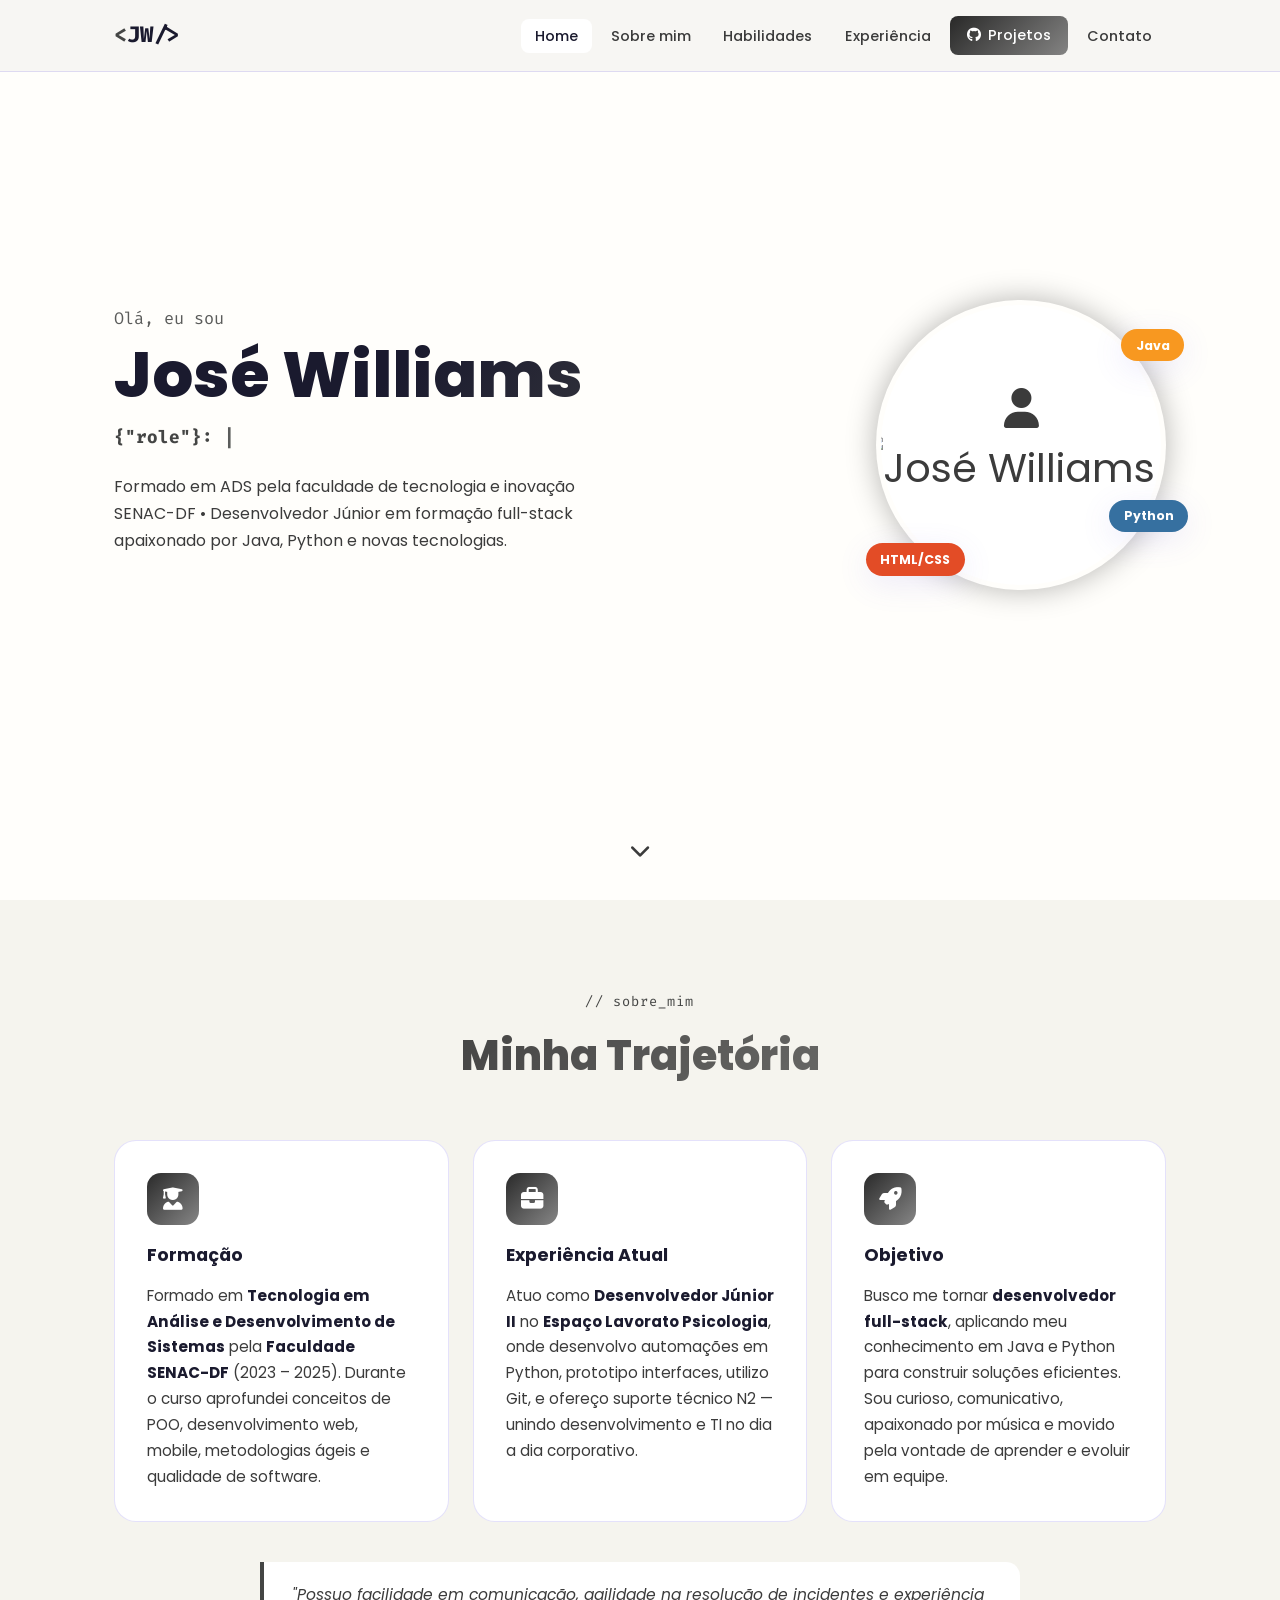
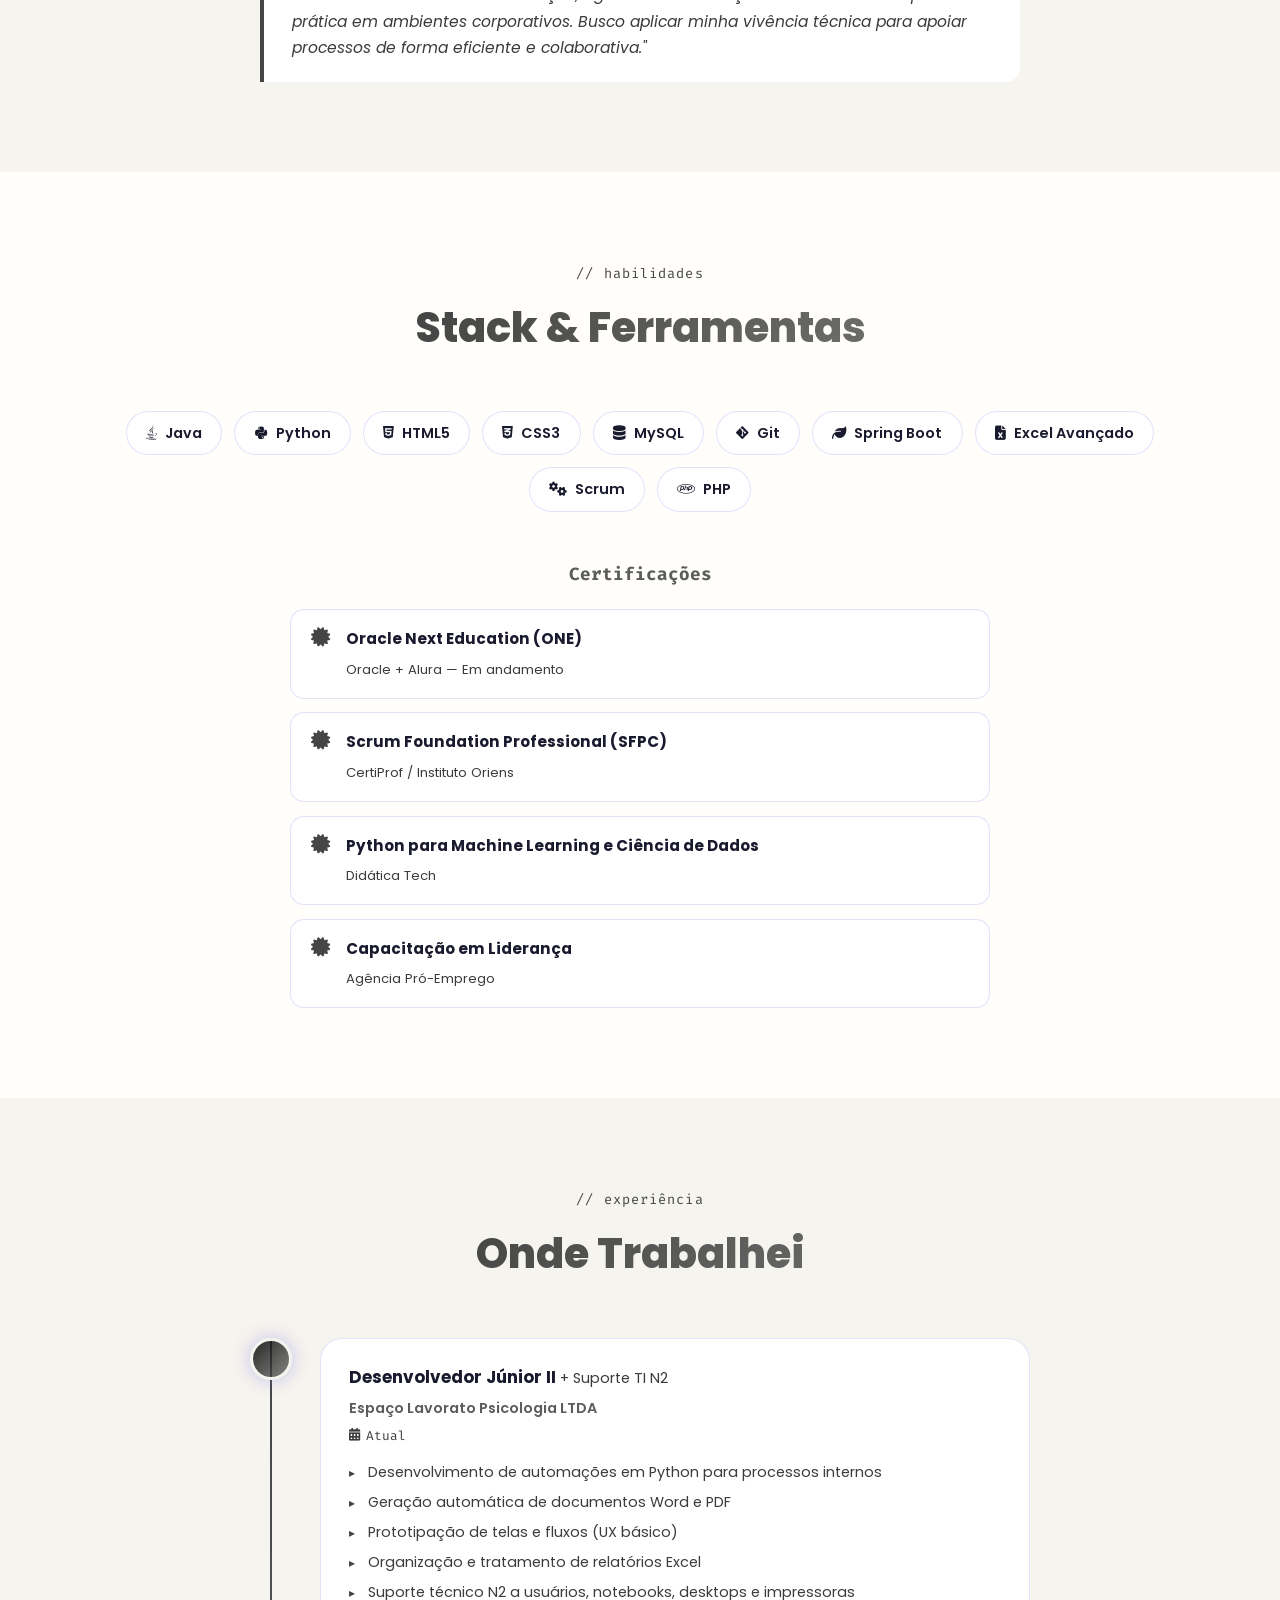
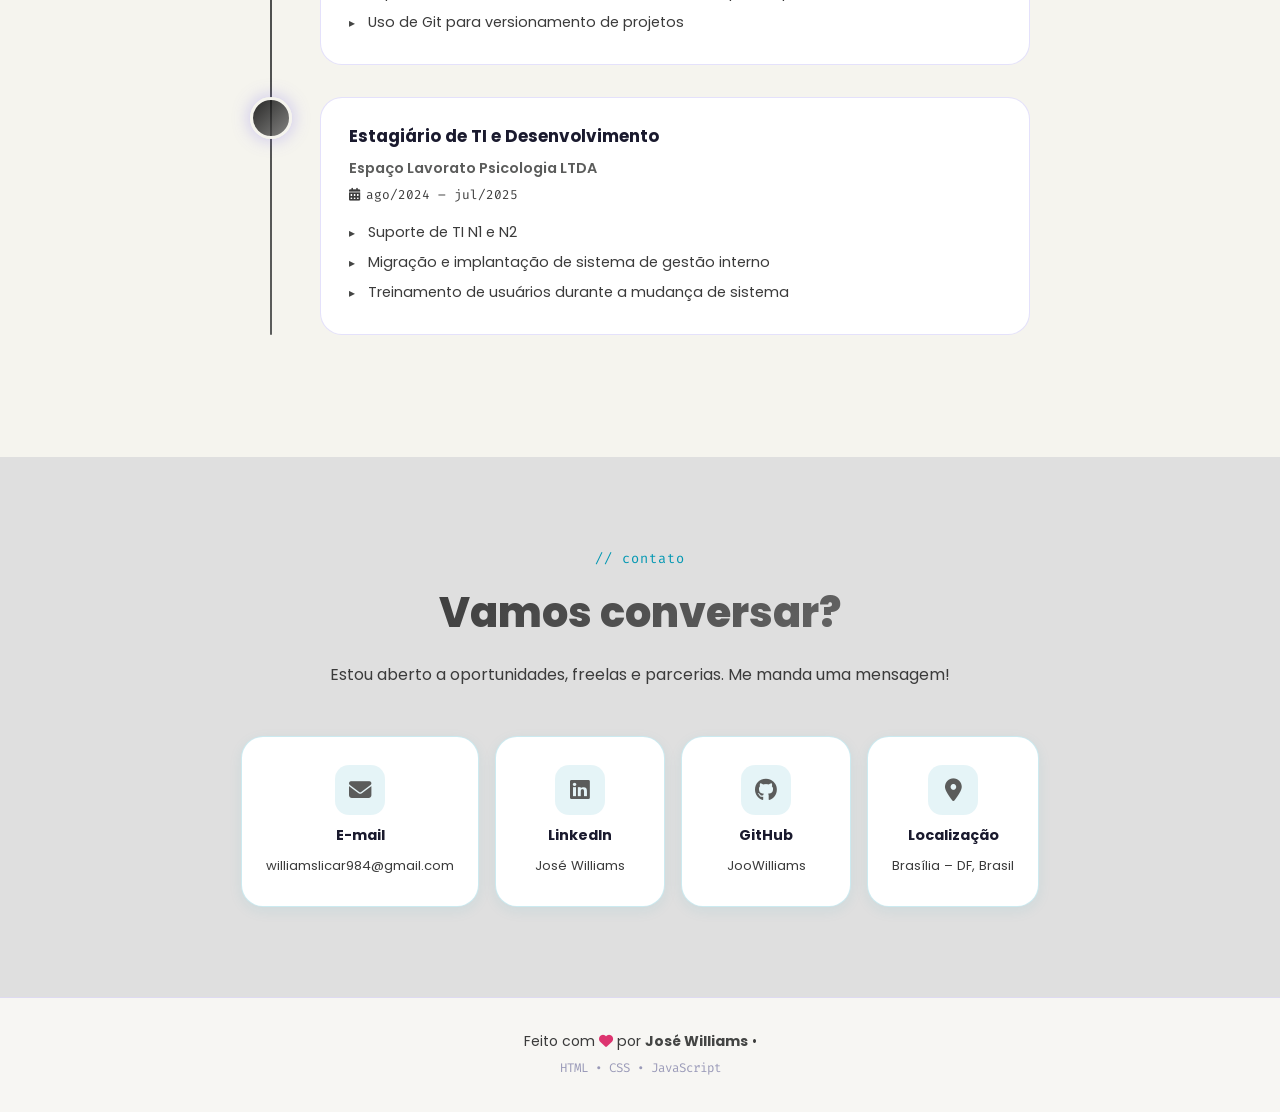
==== index.html @ 29c94a6d "feat: atualização de frontend" ====
<!doctype html>
<html lang="pt-BR">
  <head>
    <meta charset="UTF-8" />
    <meta name="viewport" content="width=device-width, initial-scale=1.0" />
    <title>José Williams | Desenvolvedor Júnior</title>
    <link rel="stylesheet" href="css/style.css" />
    <link rel="preconnect" href="https://fonts.googleapis.com" />
    <link
      href="https://fonts.googleapis.com/css2?family=Inter:wght@300;400;500;600;700;800&family=Fira+Code:wght@400;500&display=swap"
      rel="stylesheet" />
    <link rel="preconnect" href="https://fonts.googleapis.com" />
    <link rel="preconnect" href="https://fonts.gstatic.com" crossorigin />
    <link
      href="https://fonts.googleapis.com/css2?family=Poppins:ital,wght@0,100;0,200;0,300;0,400;0,500;0,600;0,700;0,800;0,900;1,100;1,200;1,300;1,400;1,500;1,600;1,700;1,800;1,900&display=swap"
      rel="stylesheet" />
    <link
      rel="stylesheet"
      href="https://cdnjs.cloudflare.com/ajax/libs/font-awesome/6.5.0/css/all.min.css" />
  </head>
  <body>
    <!-- ========== HEADER / NAV ========== -->
    <header class="header" id="header">
      <nav class="nav container">
        <a href="#home" class="nav__logo">
          <span class="nav__logo-bracket">&lt;</span>JW/>
        </a>

        <ul class="nav__menu" id="navMenu">
          <li><a href="#home" class="nav__link active">Home</a></li>
          <li><a href="#about" class="nav__link">Sobre mim</a></li>
          <li><a href="#skills" class="nav__link">Habilidades</a></li>
          <li><a href="#experience" class="nav__link">Experiência</a></li>
          <li>
            <a
              href="projects.html"
              class="nav__link nav__link--highlight"
              target="_blank">
              <i class="fab fa-github"></i> Projetos
            </a>
          </li>
          <li><a href="#contact" class="nav__link">Contato</a></li>
        </ul>

        <button class="nav__toggle" id="navToggle" aria-label="Abrir menu">
          <i class="fas fa-bars"></i>
        </button>
      </nav>
    </header>

    <!-- ========== HERO ========== -->
    <section class="hero" id="home">
      <div class="hero__bg-grid"></div>
      <div class="hero__orbs" aria-hidden="true">
        <span class="hero__orb-1"></span>
        <span class="hero__orb-2"></span>
        <span class="hero__orb-3"></span>
      </div>
      <div class="container hero__container">
        <div class="hero__text">
          <!-- <div class="hero__available">
            <span class="hero__available-dot"></span> Disponível para novas
            oportunidades
          </div> -->
          <p class="hero__greeting">Olá, eu sou</p>
          <h1 class="hero__name">José Williams</h1>
          <h2 class="hero__role">
            <span class="hero__role-prefix">{"role"}: </span>
            <span class="hero__role-typing" id="typingText"></span>
            <span class="hero__cursor">|</span>
          </h2>
          <p class="hero__description">
            Formado em ADS pela faculdade de tecnologia e inovação SENAC-DF •
            Desenvolvedor Júnior em formação full-stack apaixonado por Java,
            Python e novas tecnologias.
          </p>
          <!-- <div class="hero__actions">
            <a href="#contact" class="btn btn--primary"
              ><i class="fas fa-paper-plane"></i> Fale comigo</a
            >
            <a href="projects.html" class="btn btn--outline" target="_blank"
              ><i class="fas fa-code-branch"></i> Ver projetos</a
            >
          </div> -->
        </div>

        <div class="hero__photo-wrap">
          <div class="hero__photo-ring">
            <div class="hero__photo" id="photoSlot">
              <span class="hero__photo-placeholder">
                <i class="fas fa-user"></i>
                <img src="assets/perfil-will.png" alt="José Williams" />
              </span>
            </div>
          </div>
          <div class="hero__photo-badge badge--java">Java</div>
          <div class="hero__photo-badge badge--python">Python</div>
          <div class="hero__photo-badge badge--html">HTML/CSS</div>
        </div>
      </div>

      <a href="#about" class="hero__scroll-hint">
        <i class="fas fa-chevron-down"></i>
      </a>
    </section>

    <!-- ========== SOBRE MIM ========== -->
    <section class="about" id="about">
      <div class="container">
        <div class="section-header">
          <span class="section-tag">// sobre_mim</span>
          <h2 class="section-title">Minha Trajetória</h2>
        </div>

        <div class="about__grid">
          <div class="about__card">
            <div class="about__icon"><i class="fas fa-user-graduate"></i></div>
            <h3>Formação</h3>
            <p>
              Formado em
              <strong
                >Tecnologia em Análise e Desenvolvimento de Sistemas</strong
              >
              pela <strong>Faculdade SENAC-DF</strong> (2023 – 2025). Durante o
              curso aprofundei conceitos de POO, desenvolvimento web, mobile,
              metodologias ágeis e qualidade de software.
            </p>
          </div>

          <div class="about__card">
            <div class="about__icon"><i class="fas fa-briefcase"></i></div>
            <h3>Experiência Atual</h3>
            <p>
              Atuo como <strong>Desenvolvedor Júnior II</strong> no
              <strong>Espaço Lavorato Psicologia</strong>, onde desenvolvo
              automações em Python, prototipo interfaces, utilizo Git, e ofereço
              suporte técnico N2 — unindo desenvolvimento e TI no dia a dia
              corporativo.
            </p>
          </div>

          <div class="about__card">
            <div class="about__icon"><i class="fas fa-rocket"></i></div>
            <h3>Objetivo</h3>
            <p>
              Busco me tornar <strong>desenvolvedor full-stack</strong>,
              aplicando meu conhecimento em Java e Python para construir
              soluções eficientes. Sou curioso, comunicativo, apaixonado por
              música e movido pela vontade de aprender e evoluir em equipe.
            </p>
          </div>
        </div>

        <blockquote class="about__quote">
          "Possuo facilidade em comunicação, agilidade na resolução de
          incidentes e experiência prática em ambientes corporativos. Busco
          aplicar minha vivência técnica para apoiar processos de forma
          eficiente e colaborativa."
        </blockquote>
      </div>
    </section>

    <!-- ========== HABILIDADES ========== -->
    <section class="skills" id="skills">
      <div class="container">
        <div class="section-header">
          <span class="section-tag">// habilidades</span>
          <h2 class="section-title">Stack & Ferramentas</h2>
        </div>

        <div class="skills__grid">
          <div class="skill-pill" data-skill="java">
            <i class="fab fa-java"></i> Java
          </div>
          <div class="skill-pill" data-skill="python">
            <i class="fab fa-python"></i> Python
          </div>
          <div class="skill-pill" data-skill="html">
            <i class="fab fa-html5"></i> HTML5
          </div>
          <div class="skill-pill" data-skill="css">
            <i class="fab fa-css3-alt"></i> CSS3
          </div>
          <div class="skill-pill" data-skill="mysql">
            <i class="fas fa-database"></i> MySQL
          </div>
          <div class="skill-pill" data-skill="git">
            <i class="fab fa-git-alt"></i> Git
          </div>
          <div class="skill-pill" data-skill="spring">
            <i class="fas fa-leaf"></i> Spring Boot
          </div>
          <div class="skill-pill" data-skill="excel">
            <i class="fas fa-file-excel"></i> Excel Avançado
          </div>
          <div class="skill-pill" data-skill="scrum">
            <i class="fas fa-cogs"></i> Scrum
          </div>
          <div class="skill-pill" data-skill="php">
            <i class="fab fa-php"></i> PHP
          </div>
        </div>

        <div class="certs">
          <h3 class="certs__title">Certificações</h3>
          <div class="certs__list">
            <div class="cert-item">
              <i class="fas fa-certificate"></i>
              <div>
                <strong>Oracle Next Education (ONE)</strong>
                <span>Oracle + Alura — Em andamento</span>
              </div>
            </div>
            <div class="cert-item">
              <i class="fas fa-certificate"></i>
              <div>
                <strong>Scrum Foundation Professional (SFPC)</strong>
                <span>CertiProf / Instituto Oriens</span>
              </div>
            </div>
            <div class="cert-item">
              <i class="fas fa-certificate"></i>
              <div>
                <strong>Python para Machine Learning e Ciência de Dados</strong>
                <span>Didática Tech</span>
              </div>
            </div>
            <div class="cert-item">
              <i class="fas fa-certificate"></i>
              <div>
                <strong>Capacitação em Liderança</strong>
                <span>Agência Pró-Emprego</span>
              </div>
            </div>
          </div>
        </div>
      </div>
    </section>

    <!-- ========== EXPERIÊNCIA ========== -->
    <section class="experience" id="experience">
      <div class="container">
        <div class="section-header">
          <span class="section-tag">// experiência</span>
          <h2 class="section-title">Onde Trabalhei</h2>
        </div>

        <div class="timeline">
          <div class="timeline__item">
            <div class="timeline__dot"></div>
            <div class="timeline__card">
              <div class="timeline__header">
                <h3>Desenvolvedor Júnior II <span>+ Suporte TI N2</span></h3>
                <span class="timeline__company"
                  >Espaço Lavorato Psicologia LTDA</span
                >
                <span class="timeline__period"
                  ><i class="fas fa-calendar-alt"></i> Atual</span
                >
              </div>
              <ul class="timeline__list">
                <li>
                  Desenvolvimento de automações em Python para processos
                  internos
                </li>
                <li>Geração automática de documentos Word e PDF</li>
                <li>Prototipação de telas e fluxos (UX básico)</li>
                <li>Organização e tratamento de relatórios Excel</li>
                <li>
                  Suporte técnico N2 a usuários, notebooks, desktops e
                  impressoras
                </li>
                <li>Uso de Git para versionamento de projetos</li>
              </ul>
            </div>
          </div>

          <div class="timeline__item">
            <div class="timeline__dot"></div>
            <div class="timeline__card">
              <div class="timeline__header">
                <h3>Estagiário de TI e Desenvolvimento</h3>
                <span class="timeline__company"
                  >Espaço Lavorato Psicologia LTDA</span
                >
                <span class="timeline__period"
                  ><i class="fas fa-calendar-alt"></i> ago/2024 – jul/2025</span
                >
              </div>
              <ul class="timeline__list">
                <li>Suporte de TI N1 e N2</li>
                <li>Migração e implantação de sistema de gestão interno</li>
                <li>Treinamento de usuários durante a mudança de sistema</li>
              </ul>
            </div>
          </div>
        </div>
      </div>
    </section>

    <!-- ========== CONTATO ========== -->
    <section class="contact" id="contact">
      <div class="container">
        <div class="section-header">
          <span class="section-tag" style="color: var(--contact-tag)"
            >// contato</span
          >
          <h2 class="section-title">Vamos conversar?</h2>
          <p class="contact__subtitle">
            Estou aberto a oportunidades, freelas e parcerias. Me manda uma
            mensagem!
          </p>
        </div>

        <div class="contact__grid">
          <a href="mailto:williamslicar984@gmail.com" class="contact__card">
            <div class="contact__icon"><i class="fas fa-envelope"></i></div>
            <h4>E-mail</h4>
            <span>williamslicar984@gmail.com</span>
          </a>

          <a
            href="https://www.linkedin.com/in/jos%C3%A9-williams-b89523248/"
            target="_blank"
            class="contact__card">
            <div class="contact__icon"><i class="fab fa-linkedin"></i></div>
            <h4>LinkedIn</h4>
            <span>José Williams</span>
          </a>

          <a
            href="https://github.com/JooWilliams"
            target="_blank"
            class="contact__card">
            <div class="contact__icon"><i class="fab fa-github"></i></div>
            <h4>GitHub</h4>
            <span>JooWilliams</span>
          </a>

          <div class="contact__card contact__card--location">
            <div class="contact__icon">
              <i class="fas fa-map-marker-alt"></i>
            </div>
            <h4>Localização</h4>
            <span>Brasília – DF, Brasil</span>
          </div>
        </div>
      </div>
    </section>

    <!-- ========== FOOTER ========== -->
    <footer class="footer">
      <div class="container">
        <p>
          Feito com <i class="fas fa-heart"></i> por
          <strong>José Williams</strong> •
          <span id="year"></span>
        </p>
        <p class="footer__stack">HTML • CSS • JavaScript</p>
      </div>
    </footer>

    <script src="js/main.js"></script>
  </body>
</html>
---- css/style.css ----
/* ===== RESET & BASE ===== */
*, *::before, *::after { box-sizing: border-box; margin: 0; padding: 0; }

:root {
  --bg:          #fffefb;
  --bg-2:        #f5f4ee;
  --surface:     #ffffff;
  --surface-2:   #f0f1ff;
  --accent:      #444544;
  --accent-2:    #5b5c5b;
  --accent-grad: linear-gradient(135deg, #000000d5, #5a5a5abb);
  --text:        #1a1a2e;
  --text-muted:  #3b3b3b;
  --border:      rgba(108, 92, 231, 0.18);

  --contact-bg:  #dfdfdf;
  --contact-tag: #0097b2;

  --radius:      14px;
  --radius-lg:   22px;
  --shadow:      0 8px 32px rgba(108,92,231,0.12);
  --transition:  0.3s cubic-bezier(0.4,0,0.2,1);

  --font-main: 'Poppins', sans-serif;
  --font-code: 'Fira Code', monospace;
}

html { scroll-behavior: smooth; }

body {
  font-family: var(--font-main);
  background: var(--bg);
  color: var(--text);
  line-height: 1.7;
  overflow-x: hidden;
}

a { text-decoration: none; color: inherit; }
ul { list-style: none; }

.container {
  max-width: 1100px;
  margin: 0 auto;
  padding: 0 1.5rem;
}

/* ===== SECTION COMMONS ===== */
section { padding: 90px 0; }

.section-header { text-align: center; margin-bottom: 3rem; }

.section-tag {
  font-family: var(--font-code);
  font-size: 0.85rem;
  color: var(--accent);
  letter-spacing: 0.08em;
  display: block;
  margin-bottom: 0.5rem;
}

.section-title {
  font-size: clamp(1.8rem, 4vw, 2.6rem);
  font-weight: 800;
  background: var(--accent-grad);
  -webkit-background-clip: text;
  -webkit-text-fill-color: transparent;
  background-clip: text;
}

/* ===== BUTTONS ===== */
.btn {
  display: inline-flex;
  align-items: center;
  gap: 0.5rem;
  padding: 0.75rem 1.8rem;
  border-radius: 50px;
  font-weight: 600;
  font-size: 0.95rem;
  transition: var(--transition);
  cursor: pointer;
  border: none;
}

.btn--primary {
  background: var(--accent-grad);
  color: #fff;
  box-shadow: 0 0 24px rgba(124,107,255,0.45);
}
.btn--primary:hover {
  transform: translateY(-3px);
  box-shadow: 0 0 38px rgba(124,107,255,0.65);
}

.btn--outline {
  border: 2px solid var(--accent);
  color: var(--accent);
  background: transparent;
}
.btn--outline:hover {
  background: var(--accent);
  color: #fff;
  transform: translateY(-3px);
}

/* ===== HEADER ===== */
.header {
  position: fixed;
  top: 0; left: 0; right: 0;
  z-index: 100;
  padding: 1rem 0;
  background: #f7f6f3;
  backdrop-filter: blur(16px);
  border-bottom: 1px solid var(--border);
  transition: var(--transition);
}

.nav {
  display: flex;
  align-items: center;
  justify-content: space-between;
}

.nav__logo {
  font-family: var(--font-code);
  font-size: 1.4rem;
  font-weight: 700;
  color: var(--text);
}
.nav__logo-bracket { color: var(--accent); }

.nav__menu {
  display: flex;
  align-items: center;
  gap: 0.25rem;
}

.nav__link {
  padding: 0.45rem 0.9rem;
  border-radius: 8px;
  font-size: 0.9rem;
  font-weight: 500;
  color: var(--text-muted);
  transition: var(--transition);
}
.nav__link:hover,
.nav__link.active {
  color: var(--text);
  background: var(--surface);
}

.nav__link--highlight {
  background: var(--accent-grad);
  color: #fff !important;
  padding: 0.45rem 1.1rem;
  display: flex;
  align-items: center;
  gap: 0.4rem;
}
.nav__link--highlight:hover {
  transform: translateY(-2px);
  box-shadow: 0 4px 18px rgba(124,107,255,0.5);
  background: var(--accent-grad);
}

.nav__toggle {
  display: none;
  background: none;
  border: none;
  color: var(--text);
  font-size: 1.4rem;
  cursor: pointer;
}

/* ===== HERO ===== */
.hero {
  min-height: 100vh;
  display: flex;
  flex-direction: column;
  align-items: center;
  justify-content: center;
  position: relative;
  padding-top: 80px;
  overflow: hidden;
}

.hero__container {
  display: flex;
  align-items: center;
  justify-content: space-between;
  gap: 3rem;
  width: 100%;
}

.hero__text { flex: 1; }

.hero__greeting {
  font-family: var(--font-code);
  color: var(--accent-2);
  font-size: 1.05rem;
  margin-bottom: 0.5rem;
}

.hero__name {
  font-size: clamp(2.4rem, 6vw, 4rem);
  font-weight: 800;
  line-height: 1.1;
  margin-bottom: 0.75rem;
  background: linear-gradient(135deg, var(--text) 40%, var(--accent));
  -webkit-background-clip: text;
  -webkit-text-fill-color: transparent;
  background-clip: text;
}

.hero__role {
  font-family: var(--font-code);
  font-size: 1.1rem;
  color: var(--text-muted);
  margin-bottom: 1.25rem;
  min-height: 1.8rem;
}
.hero__role-prefix { color: var(--accent); }
.hero__role-typing { color: var(--accent-2); }
.hero__cursor {
  display: inline-block;
  animation: blink 0.8s step-end infinite;
  color: var(--accent-2);
}
@keyframes blink { 50% { opacity: 0; } }

.hero__description {
  color: var(--text-muted);
  font-size: 1rem;
  max-width: 480px;
  margin-bottom: 2rem;
}

.hero__actions { display: flex; gap: 1rem; flex-wrap: wrap; }

/* Photo */
.hero__photo-wrap {
  position: relative;
  flex-shrink: 0;
}

.hero__photo-ring {
  width: 290px;
  height: 290px;
  border-radius: 50%;
  padding: 5px;
  box-shadow: 0 0 30px rgba(0, 0, 0, 0.295);
}
@keyframes float {
  0%, 100% { transform: translateY(0); }
  50%       { transform: translateY(-14px); }
}

.hero__photo {
  width: 100%;
  height: 100%;
  border-radius: 50%;
  background: var(--surface);
  overflow: hidden;
  display: flex;
  align-items: center;
  justify-content: center;
}

.hero__photo img {
  width: 110%;
  height: 110%;
  object-fit: cover;
}

.hero__photo-placeholder {
  display: flex;
  flex-direction: column;
  align-items: center;
  gap: 0.4rem;
  color: var(--text-muted);
  font-size: 2.5rem;
}
.hero__photo-placeholder small {
  font-size: 0.75rem;
  font-family: var(--font-code);
}

.hero__photo-badge {
  position: absolute;
  padding: 0.35rem 0.9rem;
  border-radius: 50px;
  font-size: 0.78rem;
  font-weight: 700;
  box-shadow: var(--shadow);
  animation: float 4s ease-in-out infinite;
}
.badge--java   { top: 10%; right: -18px; background: #f89820; color: #fff; animation-delay: 0.5s; }
.badge--python { bottom: 20%; right: -22px; background: #3670a0; color: #fff; animation-delay: 1s; }
.badge--html   { bottom: 5%; left: -10px; background: #e34c26; color: #fff; animation-delay: 1.5s; }

.hero__scroll-hint {
  position: absolute;
  bottom: 2rem;
  left: 50%;
  transform: translateX(-50%);
  color: var(--text-muted);
  font-size: 1.3rem;
  animation: bounce 2s ease-in-out infinite;
}
@keyframes bounce {
  0%, 100% { transform: translateX(-50%) translateY(0); }
  50%       { transform: translateX(-50%) translateY(8px); }
}

/* ===== ABOUT ===== */
.about { background: var(--bg-2); }

.about__grid {
  display: grid;
  grid-template-columns: repeat(auto-fit, minmax(280px, 1fr));
  gap: 1.5rem;
  margin-bottom: 2.5rem;
}

.about__card {
  background: var(--surface);
  border: 1px solid var(--border);
  border-radius: var(--radius-lg);
  padding: 2rem;
  transition: var(--transition);
}
.about__card:hover {
  transform: translateY(-5px);
  border-color: var(--accent);
  box-shadow: 0 12px 36px rgba(108,92,231,0.15);
}

.about__icon {
  width: 52px;
  height: 52px;
  border-radius: 14px;
  background: var(--accent-grad);
  display: flex;
  align-items: center;
  justify-content: center;
  font-size: 1.4rem;
  margin-bottom: 1rem;
  color: #fff;
}

.about__card h3 {
  font-size: 1.1rem;
  font-weight: 700;
  margin-bottom: 0.75rem;
  color: var(--text);
}
.about__card p { color: var(--text-muted); font-size: 0.95rem; }
.about__card strong { color: var(--text); }

.about__quote {
  border-left: 4px solid var(--accent);
  padding: 1.25rem 1.75rem;
  background: var(--surface);
  border-radius: 0 var(--radius) var(--radius) 0;
  font-style: italic;
  color: var(--text-muted);
  font-size: 0.97rem;
  max-width: 760px;
  margin: 0 auto;
}

/* ===== SKILLS ===== */
.skills { background: var(--bg); }

.skills__grid {
  display: flex;
  flex-wrap: wrap;
  gap: 0.75rem;
  justify-content: center;
  margin-bottom: 3rem;
}

.skill-pill {
  display: flex;
  align-items: center;
  gap: 0.5rem;
  padding: 0.55rem 1.2rem;
  background: var(--surface);
  border: 1px solid var(--border);
  border-radius: 50px;
  font-size: 0.9rem;
  font-weight: 600;
  transition: var(--transition);
  cursor: default;
}
.skill-pill:hover {
  background: var(--accent);
  border-color: var(--accent);
  color: #fff;
  transform: scale(1.06);
}

/* Certs */
.certs { max-width: 700px; margin: 0 auto; }
.certs__title {
  font-size: 1.1rem;
  font-weight: 700;
  text-align: center;
  margin-bottom: 1.25rem;
  color: var(--accent-2);
  font-family: var(--font-code);
}

.certs__list { display: flex; flex-direction: column; gap: 0.85rem; }

.cert-item {
  display: flex;
  align-items: flex-start;
  gap: 1rem;
  background: var(--surface);
  border: 1px solid var(--border);
  border-radius: var(--radius);
  padding: 1rem 1.25rem;
  transition: var(--transition);
}
.cert-item:hover { border-color: var(--accent); transform: translateX(4px); }
.cert-item > i {
  color: var(--accent);
  font-size: 1.2rem;
  margin-top: 2px;
  flex-shrink: 0;
}
.cert-item strong { display: block; font-size: 0.95rem; margin-bottom: 0.15rem; }
.cert-item span { font-size: 0.82rem; color: var(--text-muted); }

/* ===== EXPERIENCE ===== */
.experience { background: var(--bg-2); }

.timeline { max-width: 780px; margin: 0 auto; position: relative; }
.timeline::before {
  content: '';
  position: absolute;
  left: 20px;
  top: 0; bottom: 0;
  width: 2px;
  background: linear-gradient(to bottom, var(--accent), var(--accent-2));
  border-radius: 2px;
}

.timeline__item {
  display: flex;
  gap: 1.75rem;
  margin-bottom: 2rem;
  position: relative;
}

.timeline__dot {
  width: 42px;
  height: 42px;
  border-radius: 50%;
  background: var(--accent-grad);
  border: 3px solid var(--bg-2);
  flex-shrink: 0;
  position: relative;
  z-index: 1;
  box-shadow: 0 0 18px rgba(108,92,231,0.35);
}

.timeline__card {
  flex: 1;
  background: var(--surface);
  border: 1px solid var(--border);
  border-radius: var(--radius-lg);
  padding: 1.5rem 1.75rem;
  transition: var(--transition);
}
.timeline__card:hover {
  border-color: var(--accent);
  box-shadow: 0 8px 28px rgba(108,92,231,0.14);
}

.timeline__header h3 {
  font-size: 1.05rem;
  font-weight: 700;
  margin-bottom: 0.3rem;
}
.timeline__header h3 span { color: var(--text-muted); font-weight: 400; font-size: 0.9rem; }
.timeline__company {
  display: block;
  font-size: 0.9rem;
  color: var(--accent-2);
  font-weight: 600;
  margin-bottom: 0.25rem;
}
.timeline__period {
  font-size: 0.8rem;
  color: var(--text-muted);
  font-family: var(--font-code);
  display: flex;
  align-items: center;
  gap: 0.35rem;
  margin-bottom: 0.85rem;
}

.timeline__list { padding-left: 0; }
.timeline__list li {
  position: relative;
  padding-left: 1.2rem;
  font-size: 0.9rem;
  color: var(--text-muted);
  margin-bottom: 0.35rem;
}
.timeline__list li::before {
  content: '▸';
  position: absolute;
  left: 0;
  color: var(--accent);
  font-size: 0.75rem;
  top: 3px;
}

/* ===== CONTACT ===== */
.contact {
  background: var(--contact-bg);
  /* border-top: 1px solid rgba(0,151,178,0.18); */
}

.contact__subtitle {
  color: var(--text-muted);
  font-size: 1rem;
  margin-top: 0.75rem;
}

.contact__grid {
  display: flex;
  flex-wrap: wrap;
  gap: 1rem;
  justify-content: center;
  margin-top: 2.5rem;
}

.contact__card {
  display: flex;
  flex-direction: column;
  align-items: center;
  gap: 0.5rem;
  padding: 1.75rem 1.5rem;
  background: #ffffff;
  border: 1px solid rgba(0,151,178,0.2);
  border-radius: var(--radius-lg);
  min-width: 170px;
  transition: var(--transition);
  text-align: center;
  box-shadow: 0 4px 14px rgba(0,151,178,0.08);
}
.contact__card:hover {
  background: #f0fafd;
  border-color: var(--accent-2);
  transform: translateY(-5px);
  box-shadow: 0 12px 32px rgba(0,151,178,0.18);
}

.contact__icon {
  width: 50px;
  height: 50px;
  border-radius: 14px;
  background: rgba(0,151,178,0.1);
  display: flex;
  align-items: center;
  justify-content: center;
  font-size: 1.4rem;
  color: var(--accent-2);
}
.contact__card h4 { font-size: 0.9rem; font-weight: 700; }
.contact__card span { font-size: 0.82rem; color: var(--text-muted); }

.contact__card--location { cursor: default; pointer-events: none; }

/* ===== FOOTER ===== */
.footer {
  background: #f7f6f3;
  text-align: center;
  padding: 2rem 0;
  color: var(--text-muted);
  font-size: 0.88rem;
  border-top: 1px solid var(--border);
}
.footer i { color: #dd346f; }
.footer strong { color: var(--accent); }
.footer__stack { font-family: var(--font-code); font-size: 0.78rem; margin-top: 0.3rem; color: #9a9ab8; }

/* ===== RESPONSIVE ===== */
@media (max-width: 768px) {
  .nav__menu {
    display: none;
    flex-direction: column;
    position: fixed;
    top: 64px; left: 0; right: 0;
    background: var(--surface);
    border-bottom: 1px solid var(--border);
    padding: 1.5rem;
    gap: 0.5rem;
  }
  .nav__menu.open { display: flex; }
  .nav__toggle { display: block; }

  .hero__container { flex-direction: column-reverse; text-align: center; }
  .hero__description { margin: 0 auto 2rem; }
  .hero__actions { justify-content: center; }
  .hero__photo-ring { width: 210px; height: 210px; }

  .timeline::before { left: 16px; }
  .timeline__dot { width: 34px; height: 34px; }
  .timeline__item { gap: 1.25rem; }

  .contact__grid { gap: 0.75rem; }
  .contact__card { min-width: 140px; padding: 1.25rem 1rem; }
}
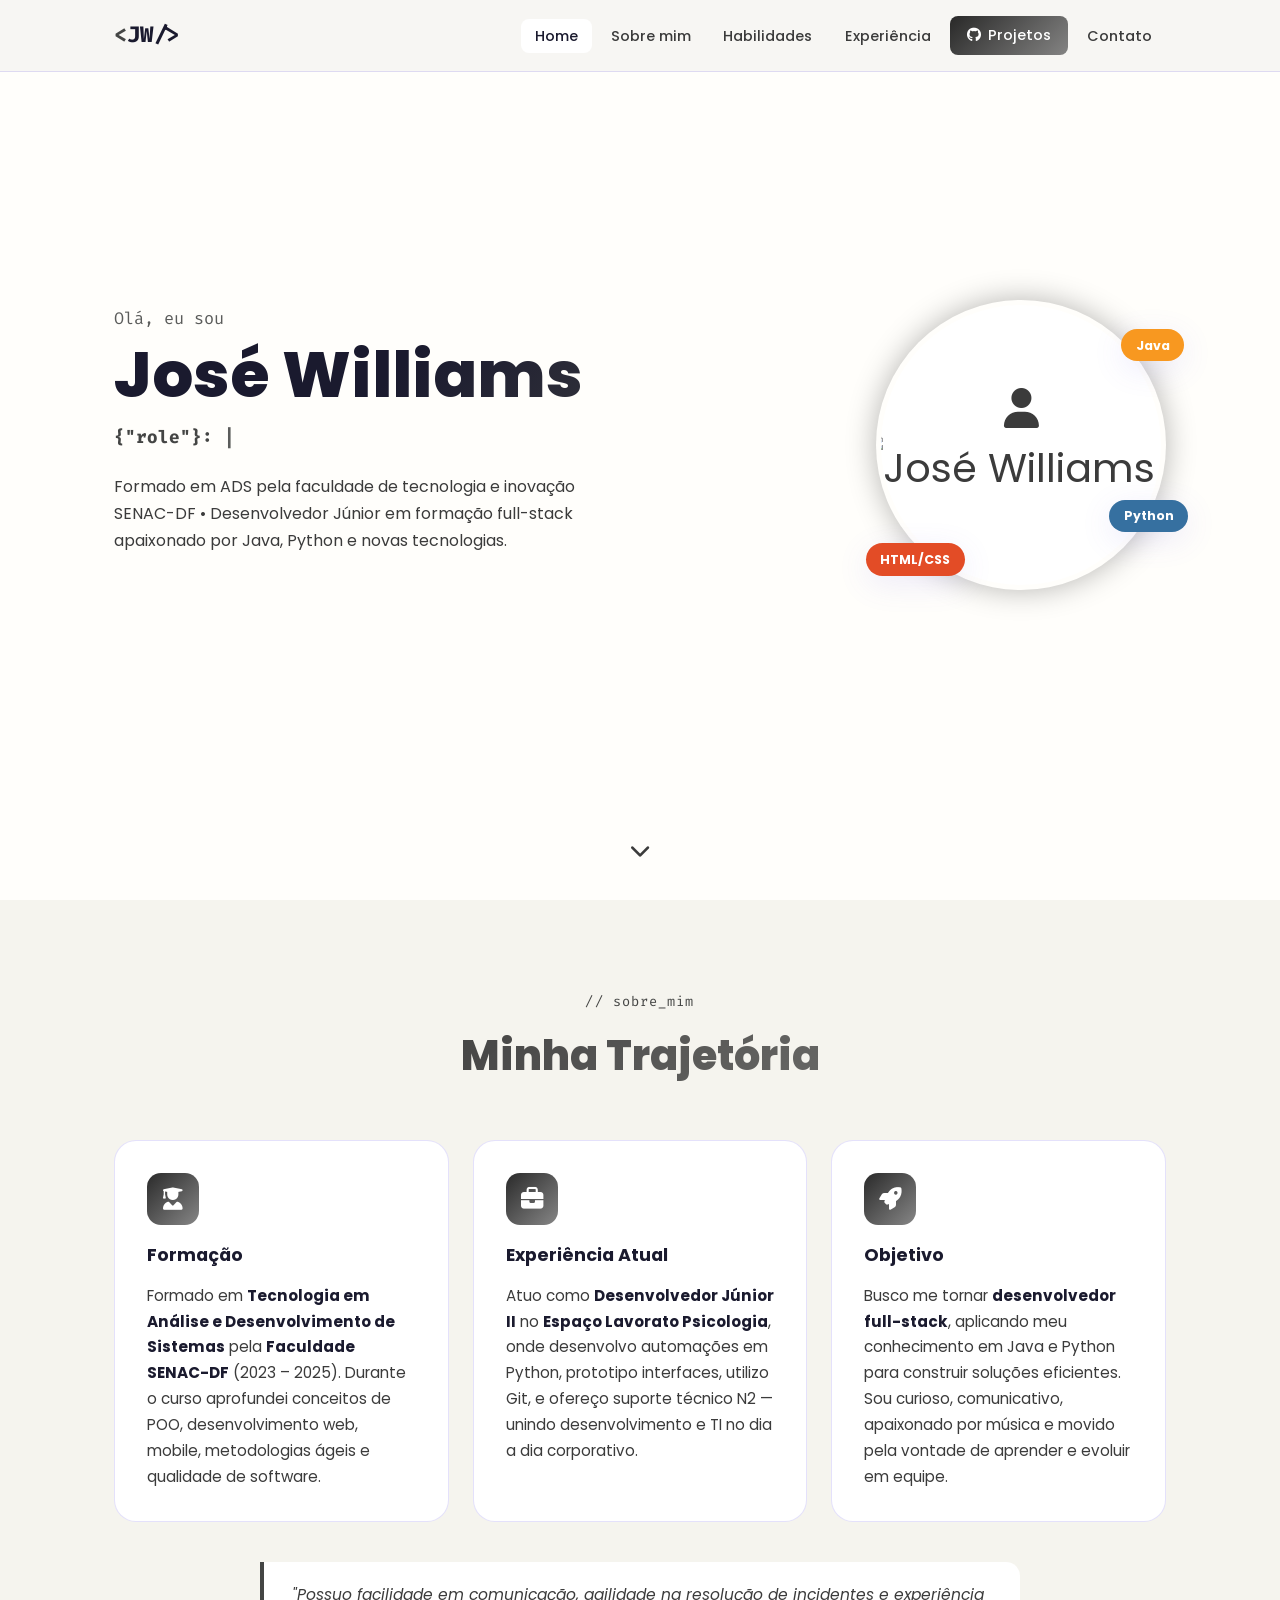
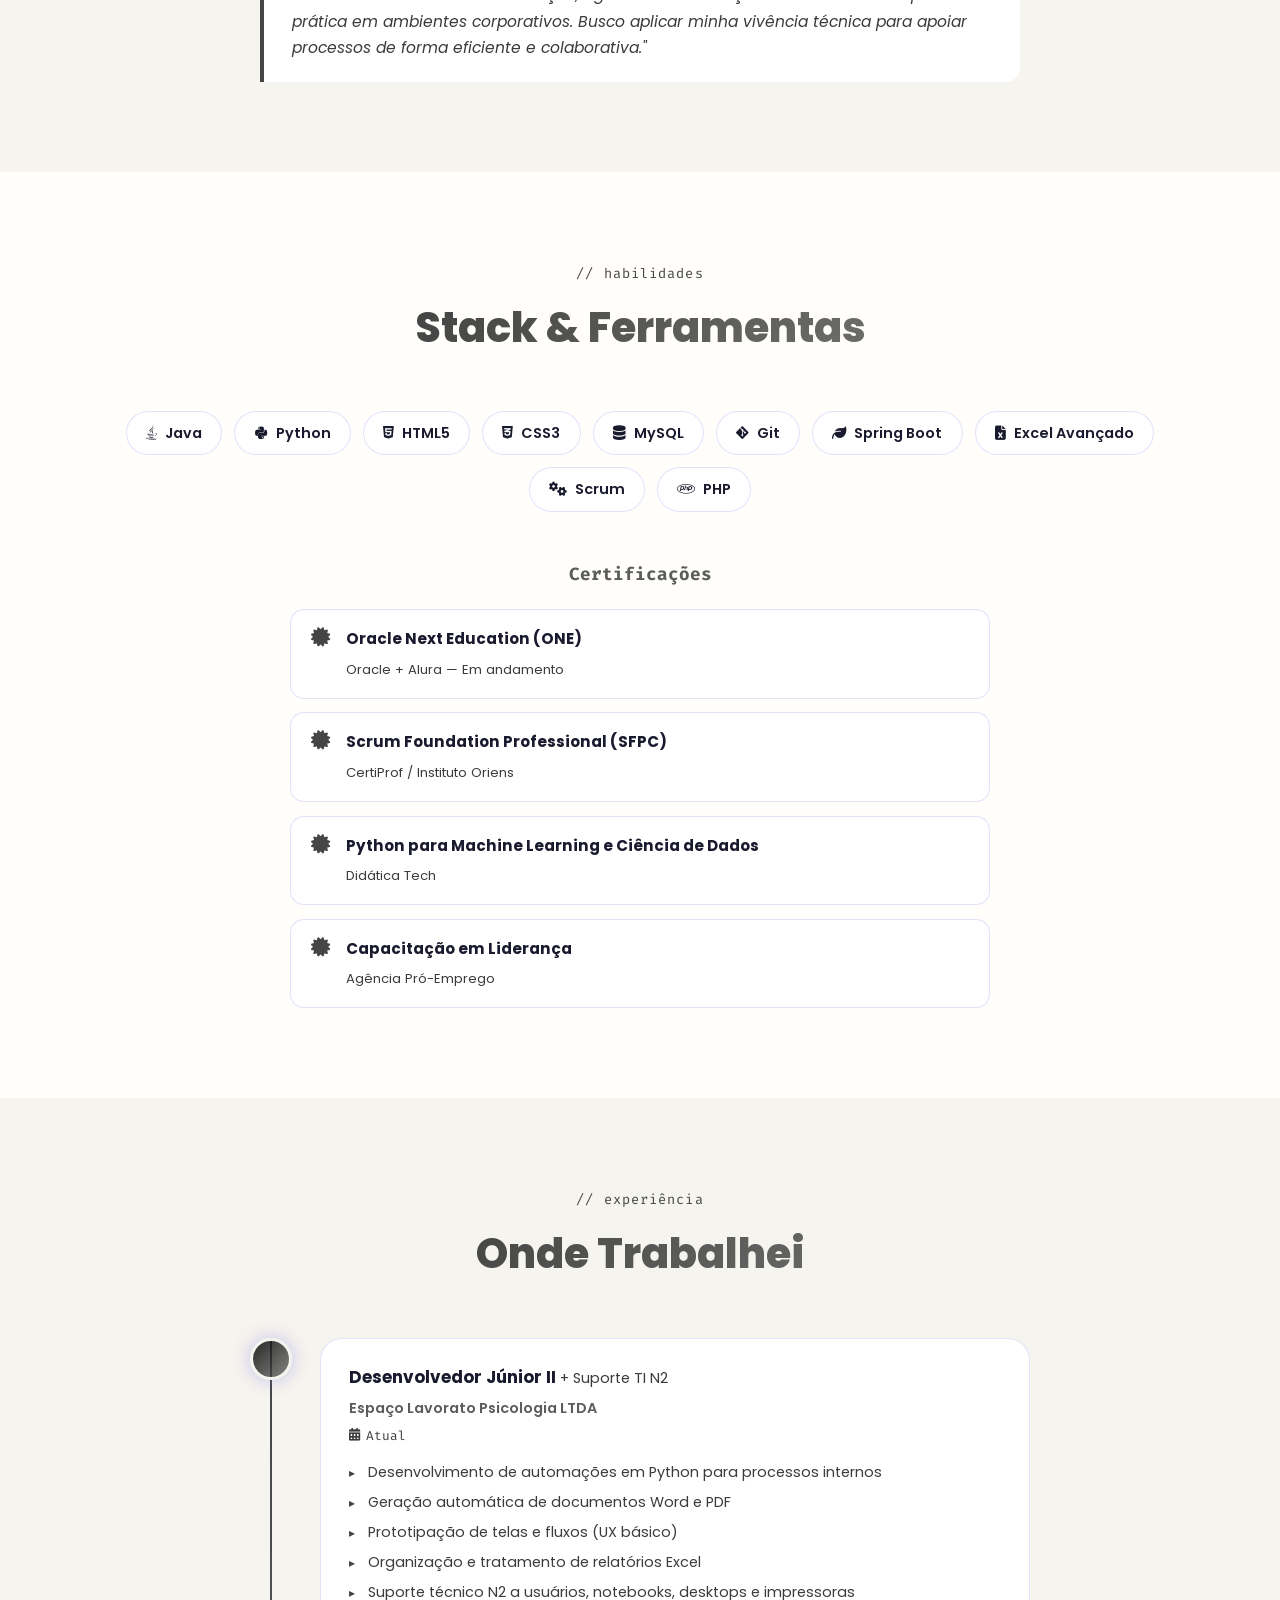
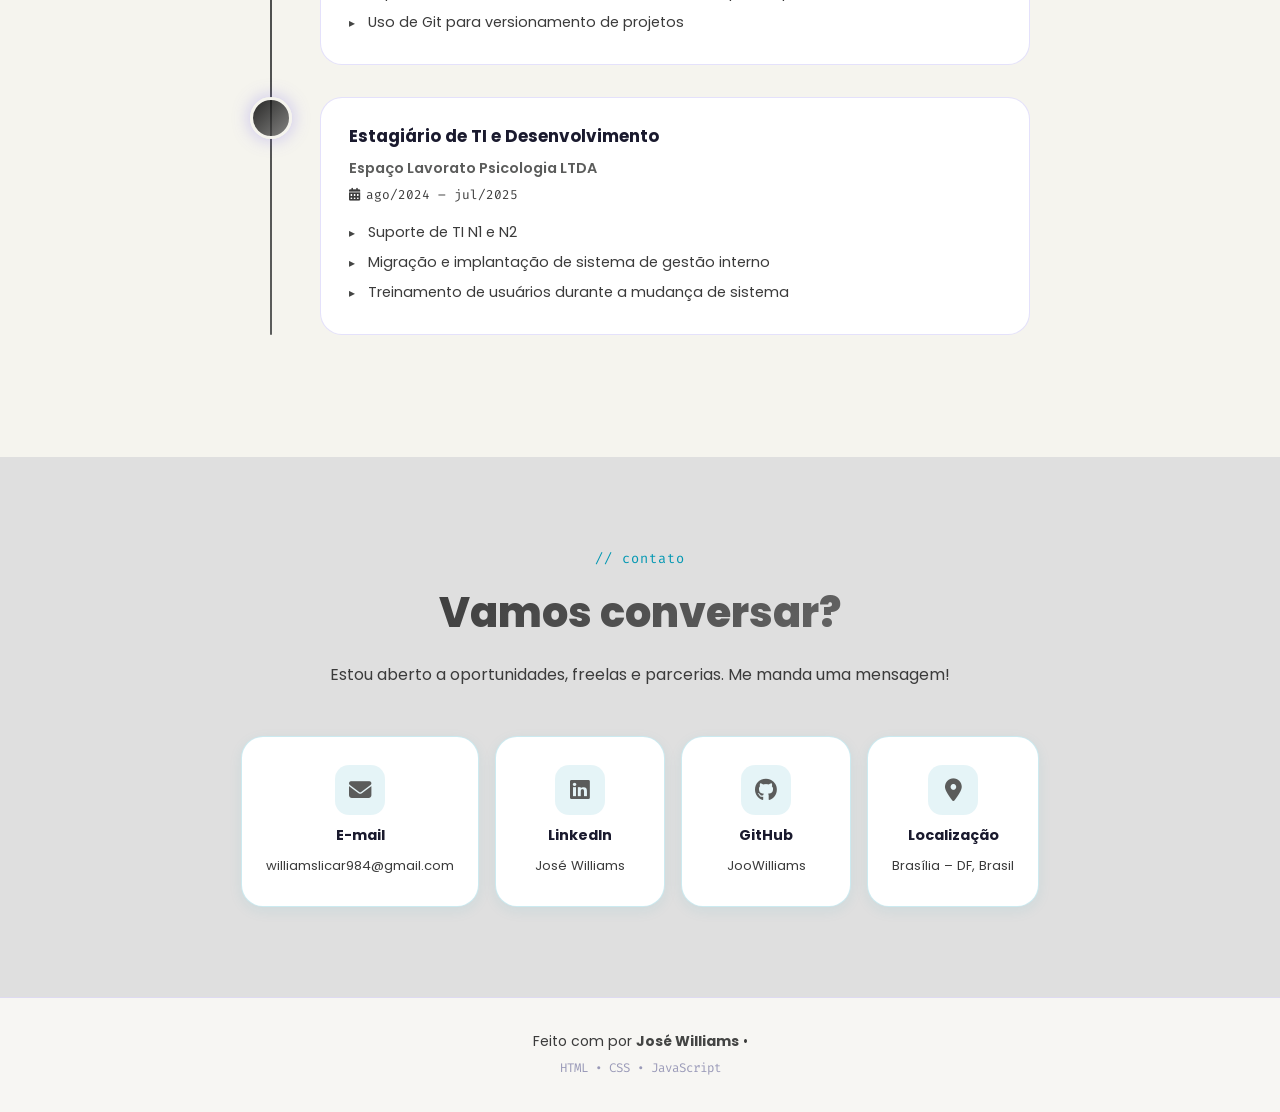
==== commit afa06910: "Fix: subindo para rodar a action" ====
--- a/index.html
+++ b/index.html
@@ -352,7 +352,7 @@
     <footer class="footer">
       <div class="container">
         <p>
-          Feito com <i class="fas fa-heart"></i> por
+          Feito com por
           <strong>José Williams</strong> •
           <span id="year"></span>
         </p>
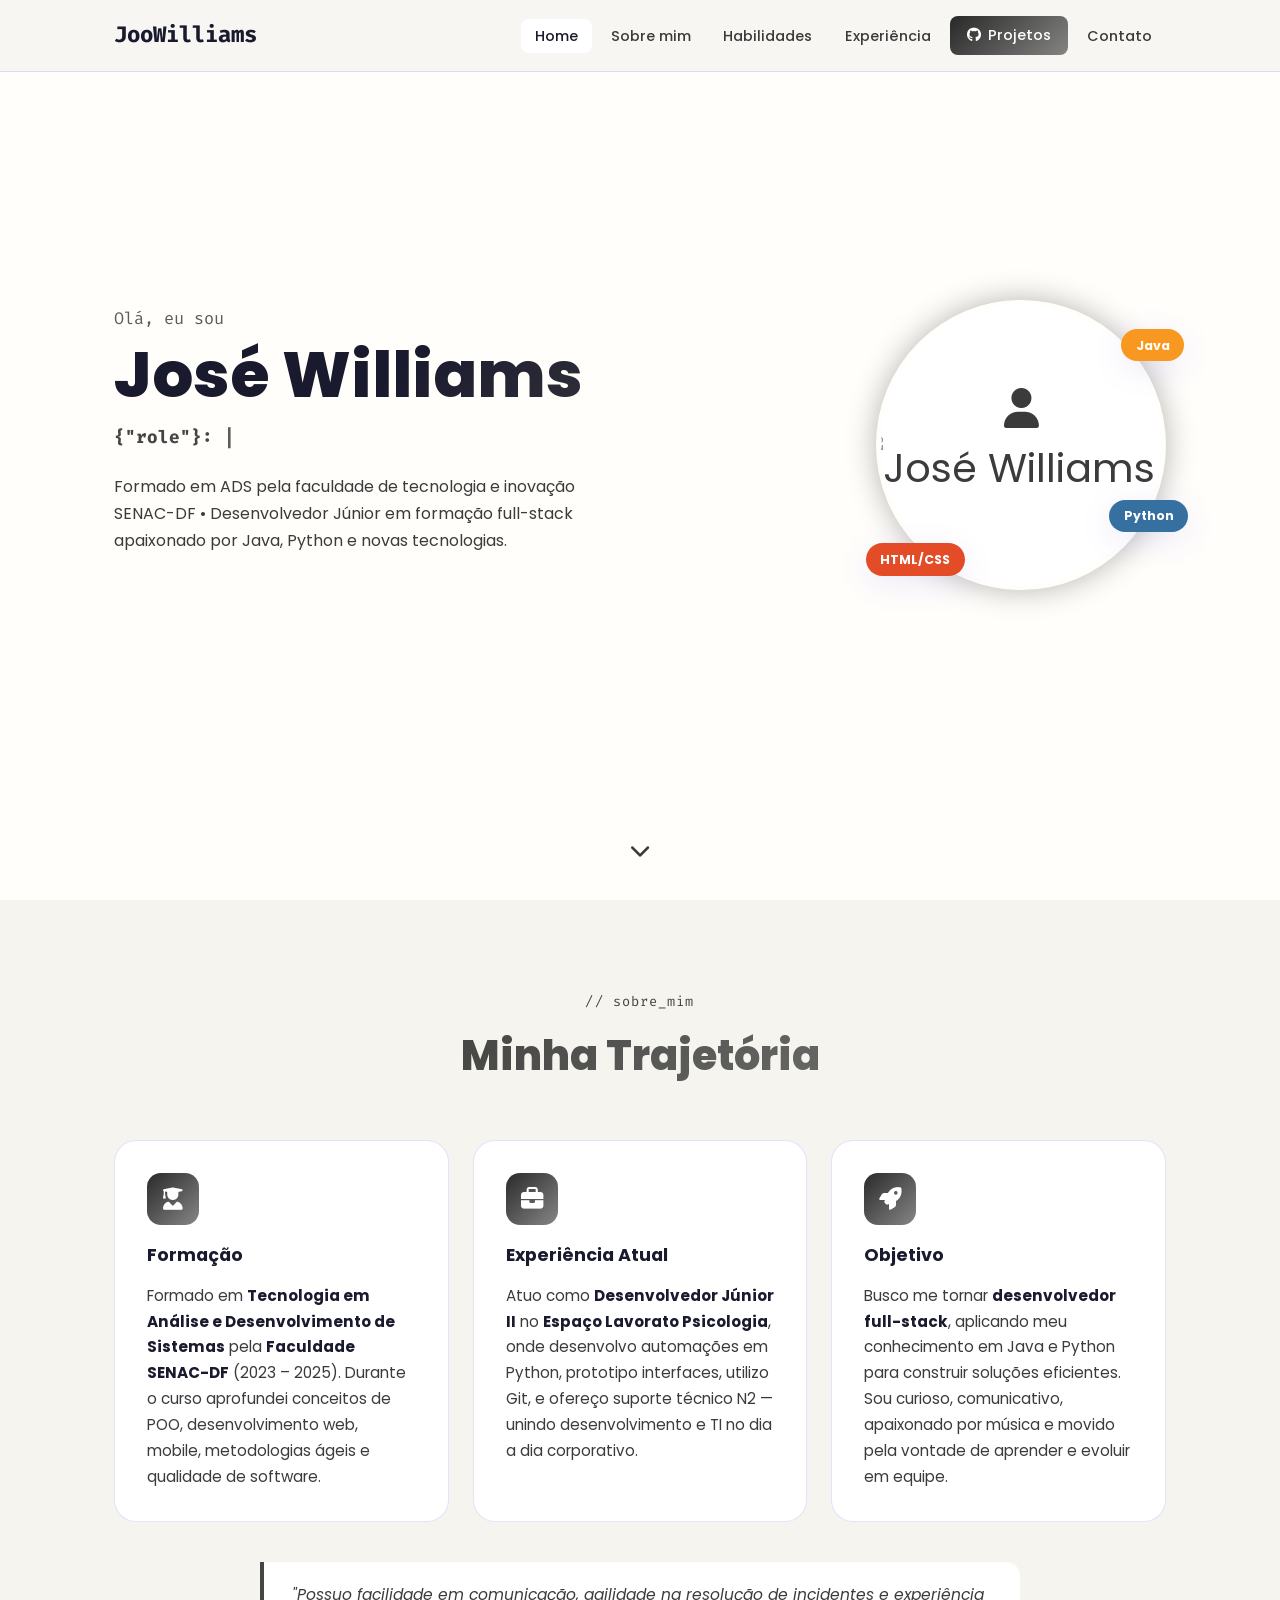
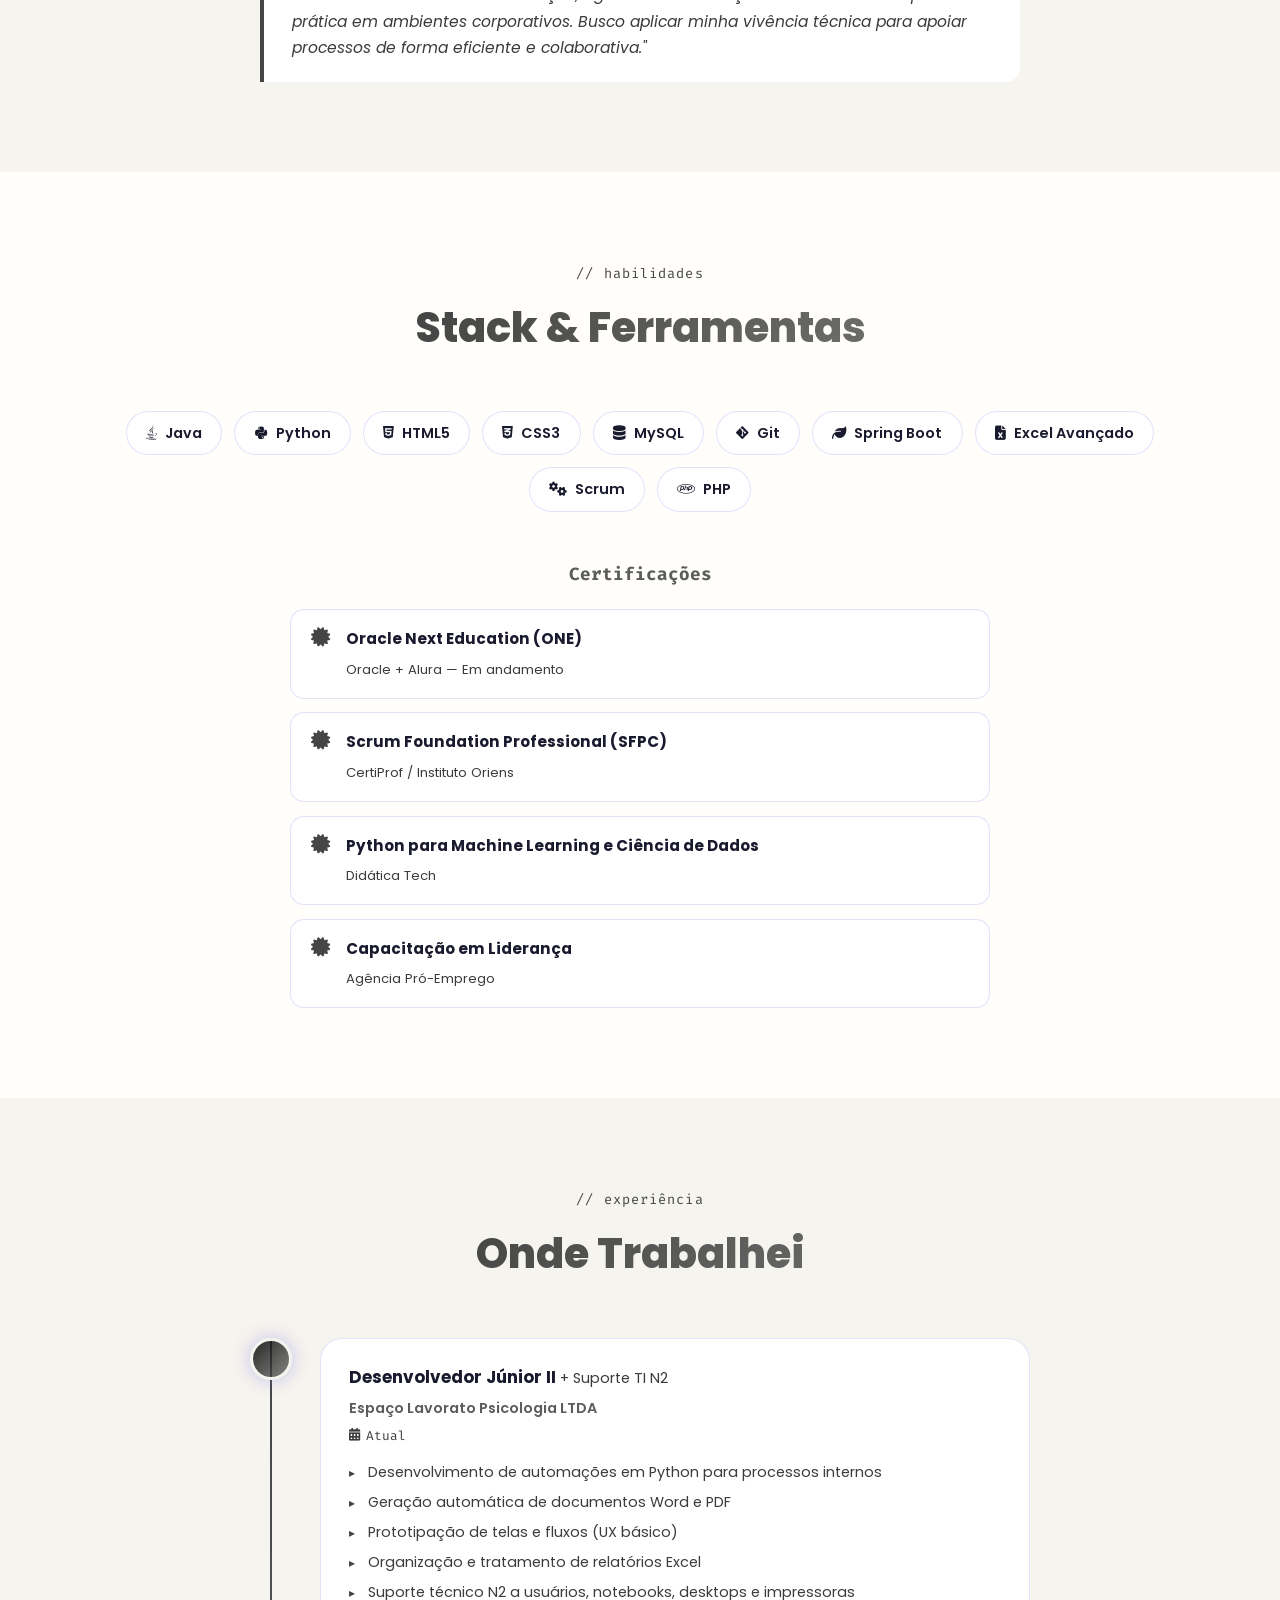
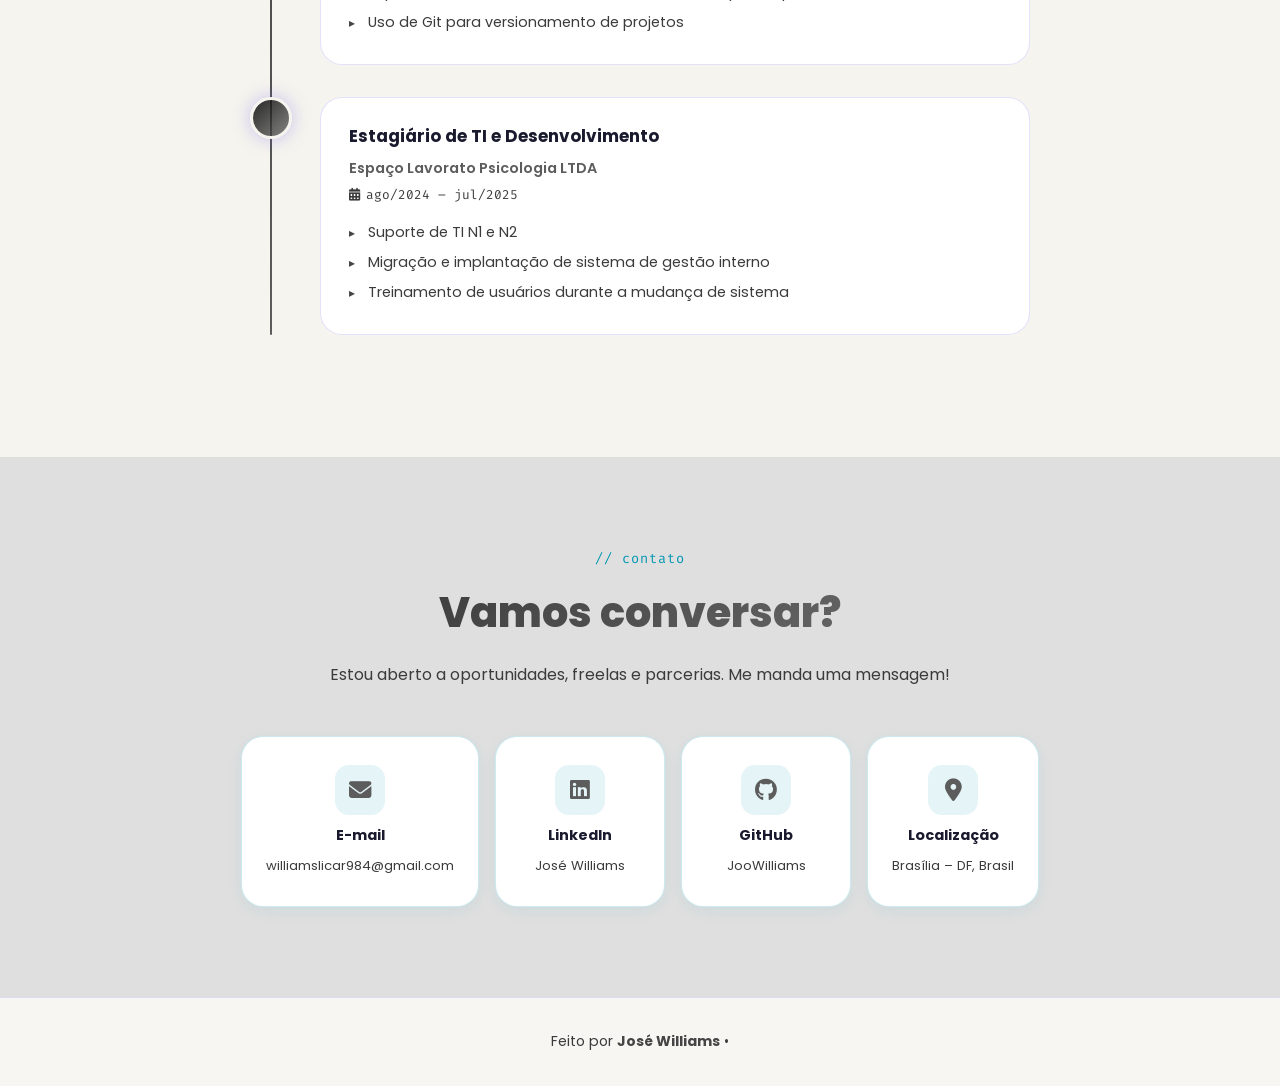
==== commit a982187c: "feat: modificação foote" ====
--- a/index.html
+++ b/index.html
@@ -23,7 +23,7 @@
     <header class="header" id="header">
       <nav class="nav container">
         <a href="#home" class="nav__logo">
-          <span class="nav__logo-bracket">&lt;</span>JW/>
+          <span class="nav__logo-bracket"></span>JooWilliams
         </a>
 
         <ul class="nav__menu" id="navMenu">
@@ -352,11 +352,10 @@
     <footer class="footer">
       <div class="container">
         <p>
-          Feito com por
+          Feito por
           <strong>José Williams</strong> •
           <span id="year"></span>
         </p>
-        <p class="footer__stack">HTML • CSS • JavaScript</p>
       </div>
     </footer>
 
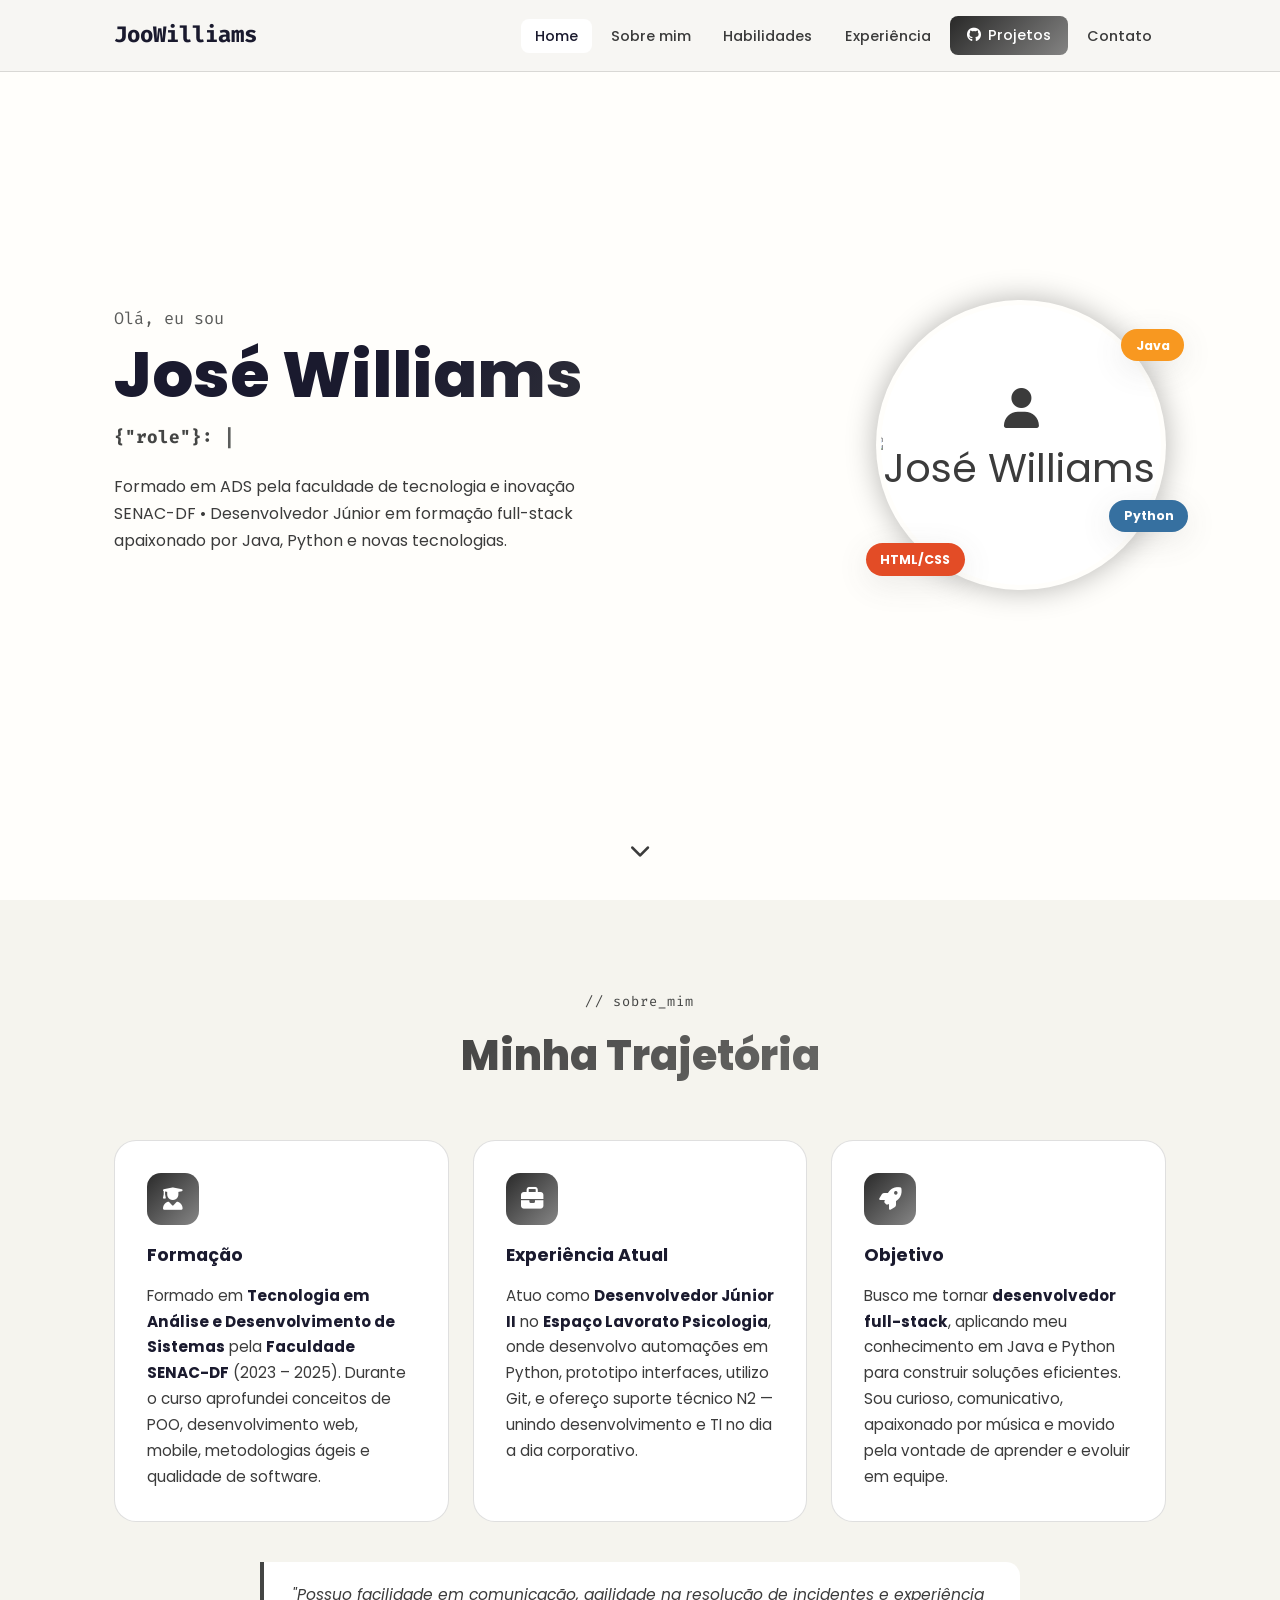
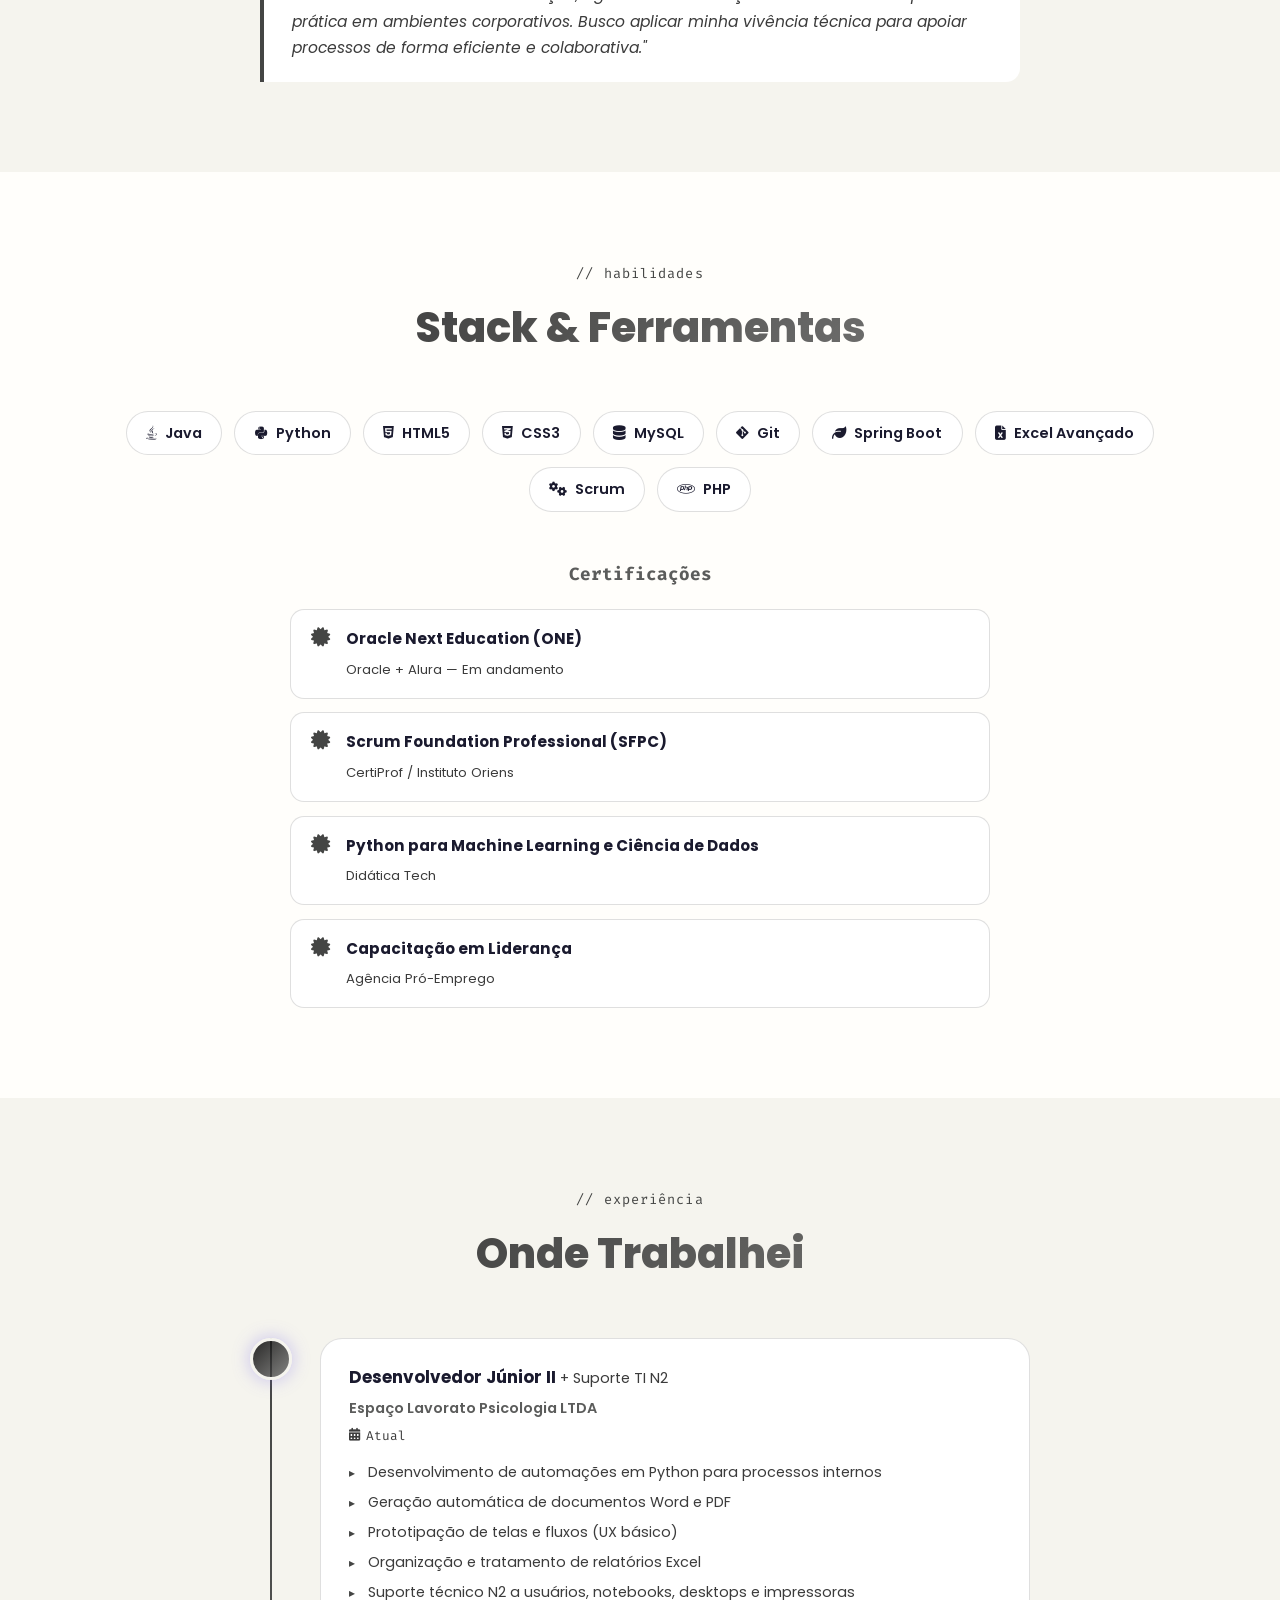
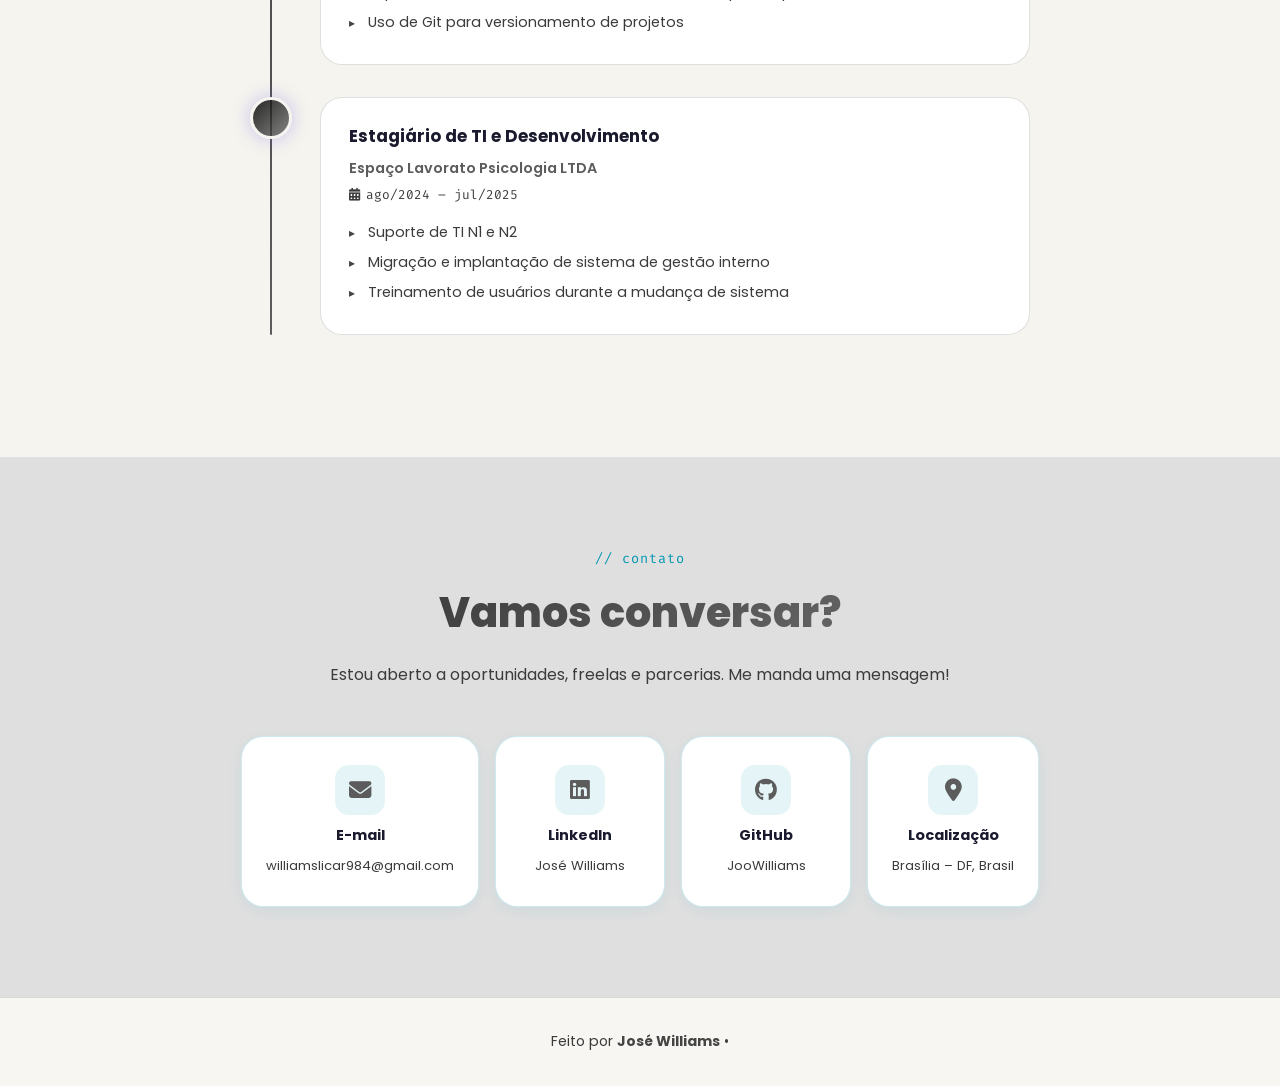
==== commit 9b6f38b0: "feat: modificação cards e footer" ====
--- a/index.html
+++ b/index.html
@@ -17,6 +17,9 @@
     <link
       rel="stylesheet"
       href="https://cdnjs.cloudflare.com/ajax/libs/font-awesome/6.5.0/css/all.min.css" />
+      <link rel="preconnect" href="https://fonts.googleapis.com">
+<link rel="preconnect" href="https://fonts.gstatic.com" crossorigin>
+<link href="https://fonts.googleapis.com/css2?family=Poppins:ital,wght@0,100;0,200;0,300;0,400;0,500;0,600;0,700;0,800;0,900;1,100;1,200;1,300;1,400;1,500;1,600;1,700;1,800;1,900&display=swap" rel="stylesheet">
   </head>
   <body>
     <!-- ========== HEADER / NAV ========== -->
--- a/css/style.css
+++ b/css/style.css
@@ -11,14 +11,14 @@
   --accent-grad: linear-gradient(135deg, #000000d5, #5a5a5abb);
   --text:        #1a1a2e;
   --text-muted:  #3b3b3b;
-  --border:      rgba(108, 92, 231, 0.18);
+  --border:      rgba(80, 80, 80, 0.18);
 
   --contact-bg:  #dfdfdf;
   --contact-tag: #0097b2;
 
   --radius:      14px;
   --radius-lg:   22px;
-  --shadow:      0 8px 32px rgba(108,92,231,0.12);
+  --shadow:      0 8px 32px rgba(82, 82, 82, 0.12);
   --transition:  0.3s cubic-bezier(0.4,0,0.2,1);
 
   --font-main: 'Poppins', sans-serif;
@@ -158,7 +158,7 @@
 }
 .nav__link--highlight:hover {
   transform: translateY(-2px);
-  box-shadow: 0 4px 18px rgba(124,107,255,0.5);
+  box-shadow: 0 2px 10px rgba(54, 54, 54, 0.5);
   background: var(--accent-grad);
 }
 
@@ -584,7 +584,7 @@
   font-size: 0.88rem;
   border-top: 1px solid var(--border);
 }
-.footer i { color: #dd346f; }
+
 .footer strong { color: var(--accent); }
 .footer__stack { font-family: var(--font-code); font-size: 0.78rem; margin-top: 0.3rem; color: #9a9ab8; }
 
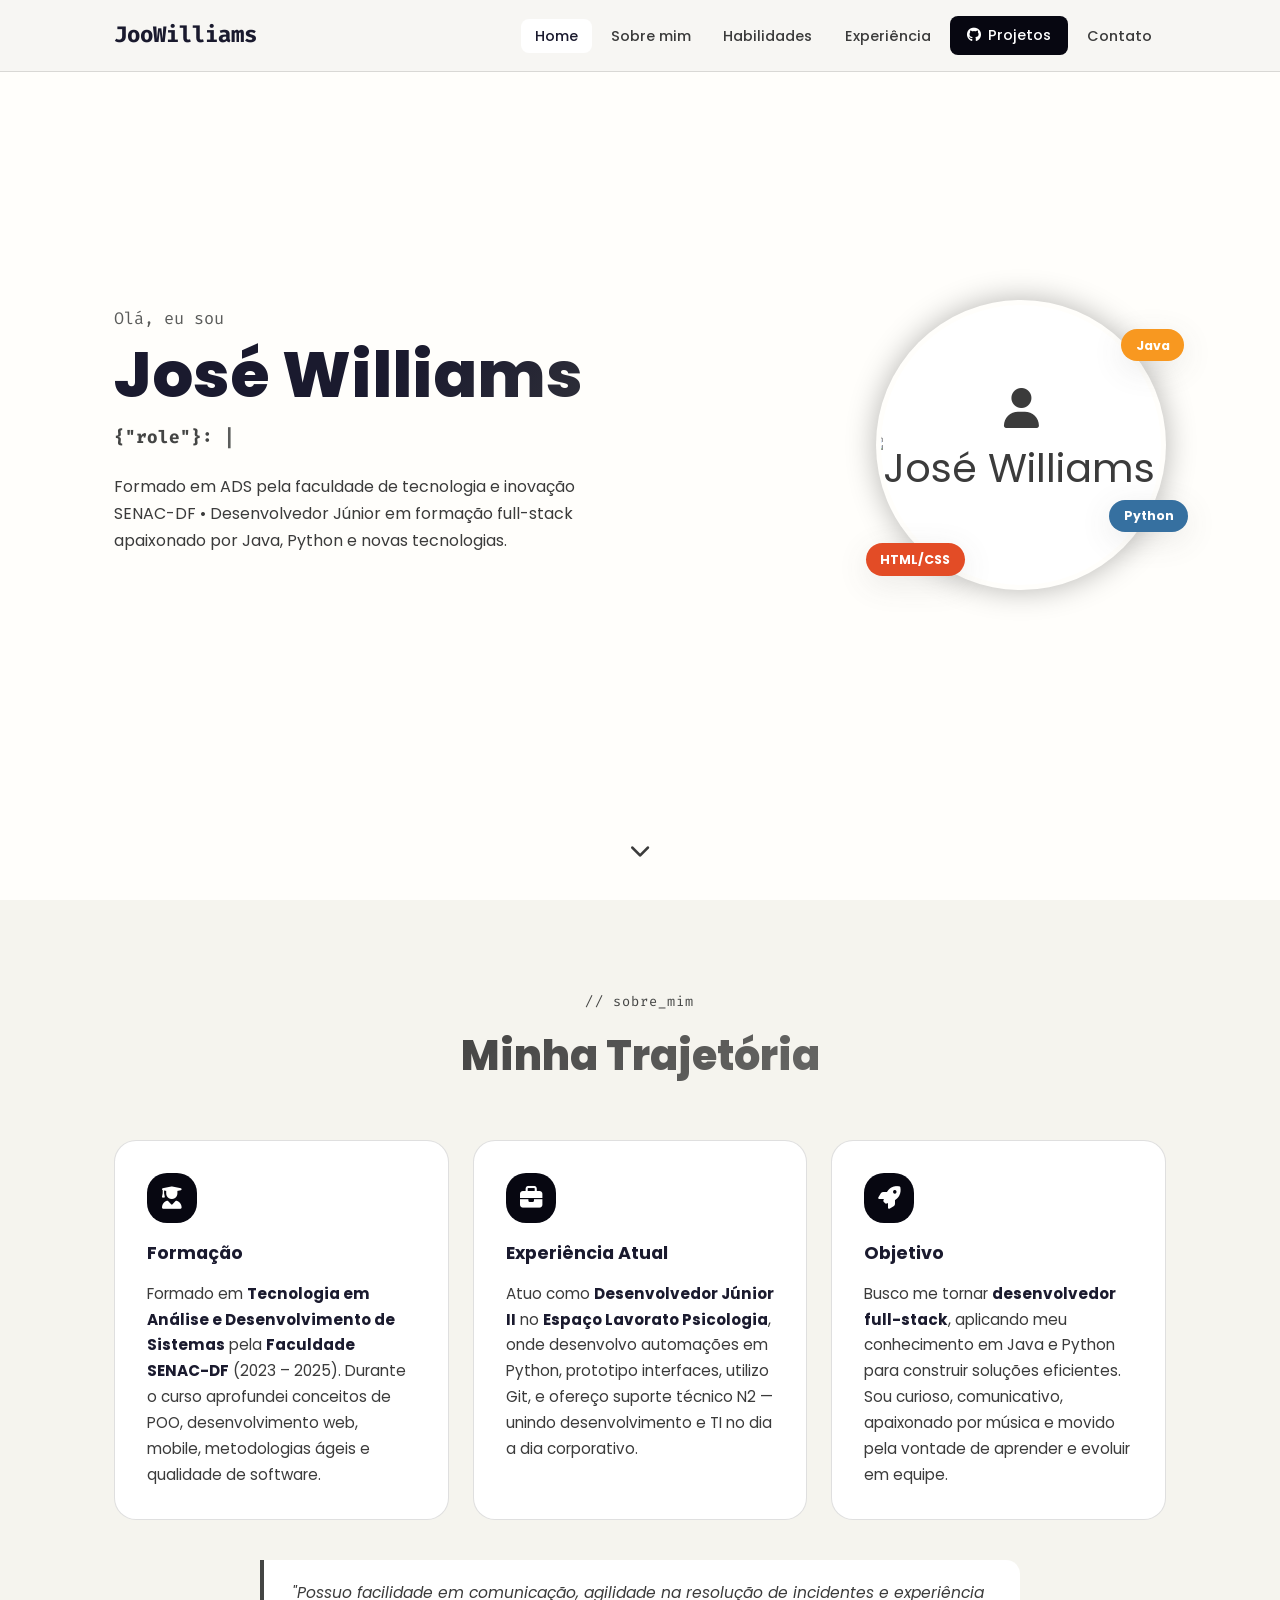
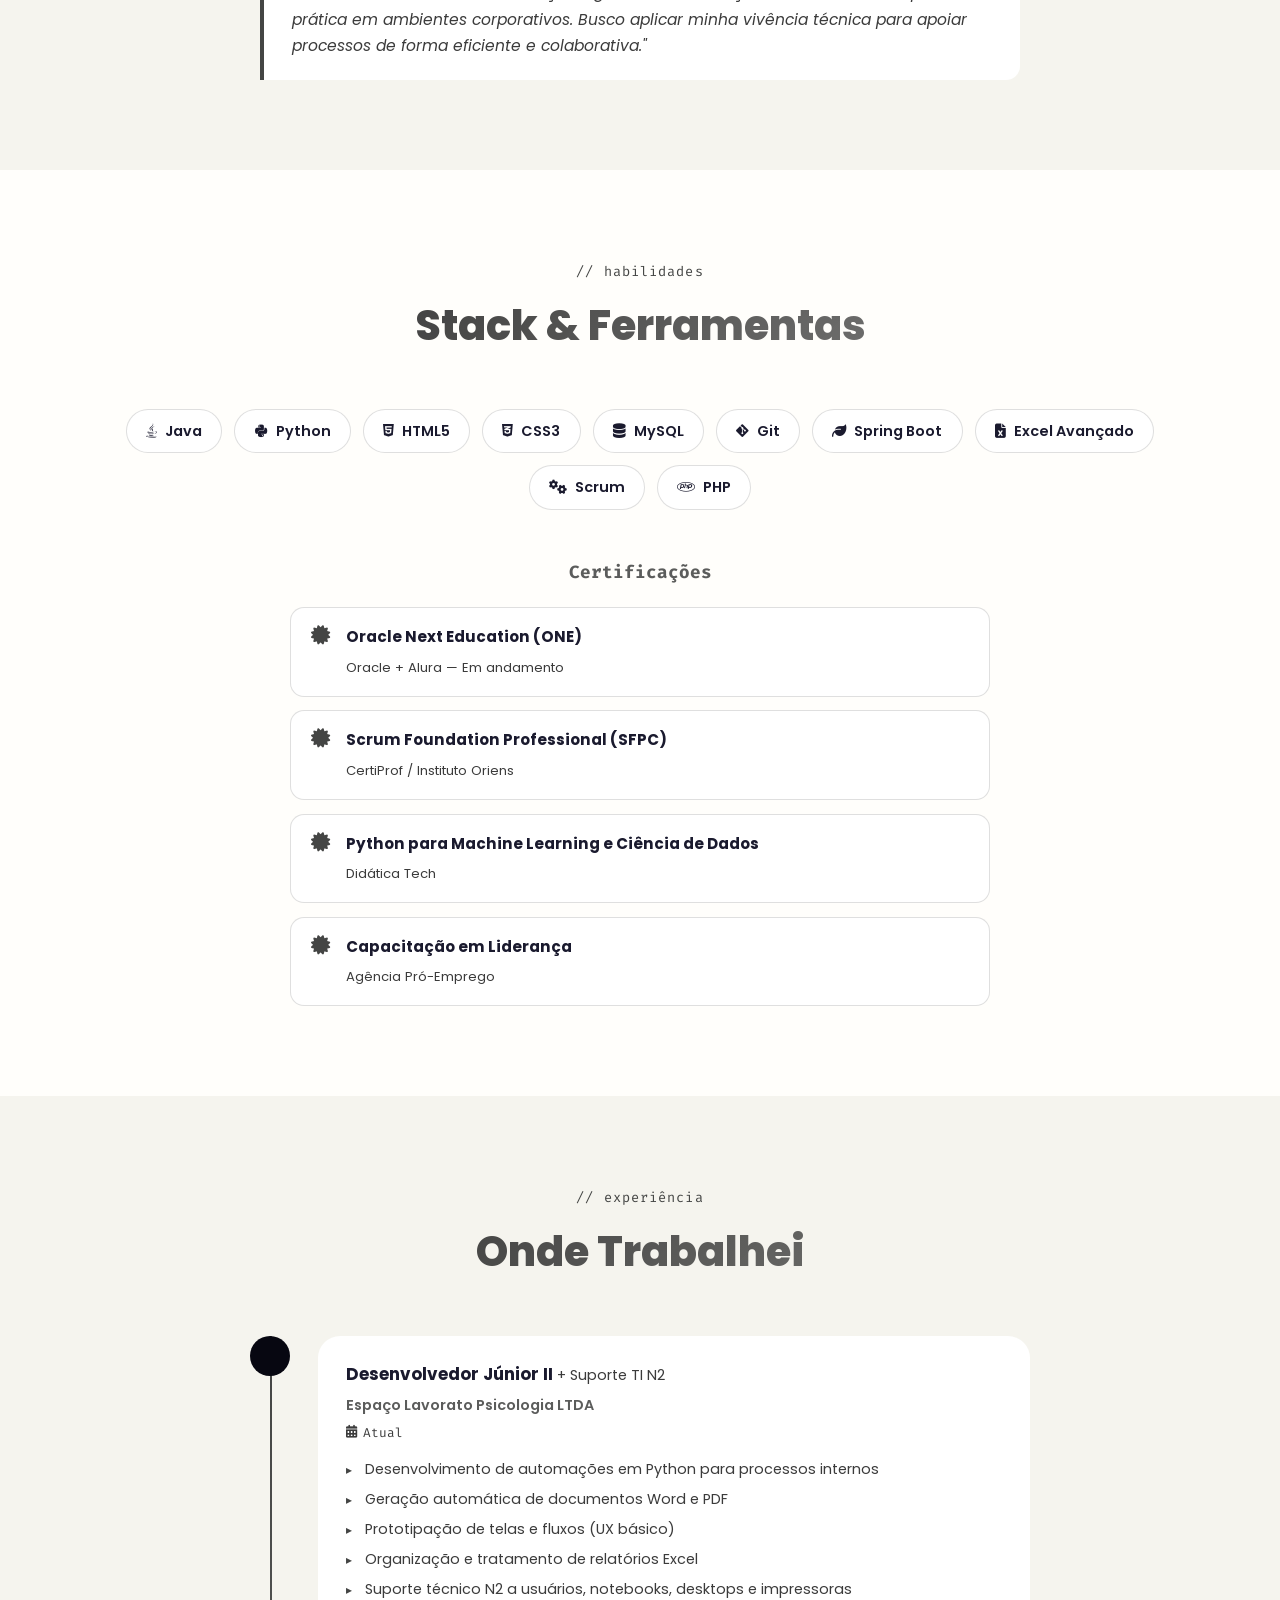
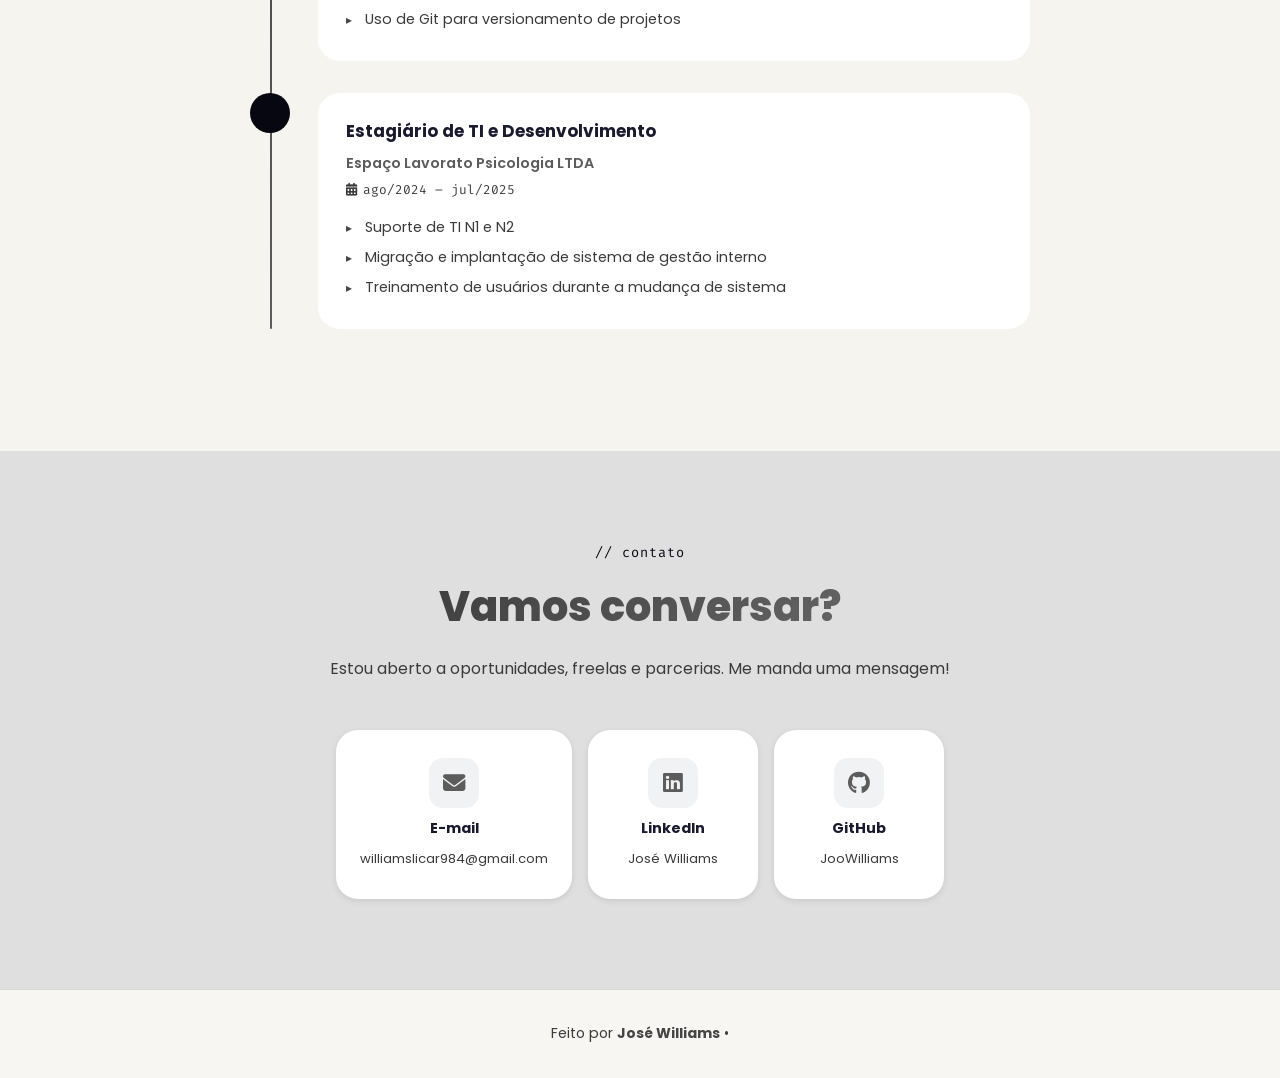
==== commit 4bb29b9a: "Modificando footer e experiência" ====
--- a/index.html
+++ b/index.html
@@ -17,9 +17,11 @@
     <link
       rel="stylesheet"
       href="https://cdnjs.cloudflare.com/ajax/libs/font-awesome/6.5.0/css/all.min.css" />
-      <link rel="preconnect" href="https://fonts.googleapis.com">
-<link rel="preconnect" href="https://fonts.gstatic.com" crossorigin>
-<link href="https://fonts.googleapis.com/css2?family=Poppins:ital,wght@0,100;0,200;0,300;0,400;0,500;0,600;0,700;0,800;0,900;1,100;1,200;1,300;1,400;1,500;1,600;1,700;1,800;1,900&display=swap" rel="stylesheet">
+    <link rel="preconnect" href="https://fonts.googleapis.com" />
+    <link rel="preconnect" href="https://fonts.gstatic.com" crossorigin />
+    <link
+      href="https://fonts.googleapis.com/css2?family=Poppins:ital,wght@0,100;0,200;0,300;0,400;0,500;0,600;0,700;0,800;0,900;1,100;1,200;1,300;1,400;1,500;1,600;1,700;1,800;1,900&display=swap"
+      rel="stylesheet" />
   </head>
   <body>
     <!-- ========== HEADER / NAV ========== -->
@@ -305,7 +307,7 @@
     <section class="contact" id="contact">
       <div class="container">
         <div class="section-header">
-          <span class="section-tag" style="color: var(--contact-tag)"
+          <span class="section-tag" style="color: #070711"
             >// contato</span
           >
           <h2 class="section-title">Vamos conversar?</h2>
@@ -339,14 +341,6 @@
             <h4>GitHub</h4>
             <span>JooWilliams</span>
           </a>
-
-          <div class="contact__card contact__card--location">
-            <div class="contact__icon">
-              <i class="fas fa-map-marker-alt"></i>
-            </div>
-            <h4>Localização</h4>
-            <span>Brasília – DF, Brasil</span>
-          </div>
         </div>
       </div>
     </section>
--- a/css/style.css
+++ b/css/style.css
@@ -81,18 +81,21 @@
   border: none;
 }
 
+/*Ver no github */
 .btn--primary {
-  background: var(--accent-grad);
+  background: #070711;
   color: #fff;
-  box-shadow: 0 0 24px rgba(124,107,255,0.45);
+  box-shadow: 0 0 24px rgba(56, 56, 56, 0.45);
 }
 .btn--primary:hover {
   transform: translateY(-3px);
-  box-shadow: 0 0 38px rgba(124,107,255,0.65);
-}
-
+  box-shadow: 0 0 38px rgba(107, 107, 107, 0.65);
+}
+
+
+/* Voltar ao portifólio */
 .btn--outline {
-  border: 2px solid var(--accent);
+  border: 1px solid #070711;
   color: var(--accent);
   background: transparent;
 }
@@ -149,7 +152,7 @@
 }
 
 .nav__link--highlight {
-  background: var(--accent-grad);
+  background: #070711;
   color: #fff !important;
   padding: 0.45rem 1.1rem;
   display: flex;
@@ -159,7 +162,7 @@
 .nav__link--highlight:hover {
   transform: translateY(-2px);
   box-shadow: 0 2px 10px rgba(54, 54, 54, 0.5);
-  background: var(--accent-grad);
+  background: #070711;
 }
 
 .nav__toggle {
@@ -329,16 +332,14 @@
   transition: var(--transition);
 }
 .about__card:hover {
-  transform: translateY(-5px);
-  border-color: var(--accent);
-  box-shadow: 0 12px 36px rgba(108,92,231,0.15);
+  box-shadow: 0 1px 10px #0707114f;
 }
 
 .about__icon {
-  width: 52px;
-  height: 52px;
-  border-radius: 14px;
-  background: var(--accent-grad);
+  width: 50px;
+  height: 50px;
+  border-radius: 20px;
+  background: #070711;
   display: flex;
   align-items: center;
   justify-content: center;
@@ -454,28 +455,25 @@
 }
 
 .timeline__dot {
-  width: 42px;
-  height: 42px;
+  width: 40px;
+  height: 40px;
   border-radius: 50%;
-  background: var(--accent-grad);
-  border: 3px solid var(--bg-2);
+  background: #070711;
   flex-shrink: 0;
   position: relative;
   z-index: 1;
-  box-shadow: 0 0 18px rgba(108,92,231,0.35);
 }
 
 .timeline__card {
   flex: 1;
   background: var(--surface);
-  border: 1px solid var(--border);
   border-radius: var(--radius-lg);
   padding: 1.5rem 1.75rem;
   transition: var(--transition);
 }
 .timeline__card:hover {
   border-color: var(--accent);
-  box-shadow: 0 8px 28px rgba(108,92,231,0.14);
+  box-shadow: 0 4px 10px #0707112d;
 }
 
 .timeline__header h3 {
@@ -545,25 +543,23 @@
   gap: 0.5rem;
   padding: 1.75rem 1.5rem;
   background: #ffffff;
-  border: 1px solid rgba(0,151,178,0.2);
   border-radius: var(--radius-lg);
   min-width: 170px;
   transition: var(--transition);
   text-align: center;
-  box-shadow: 0 4px 14px rgba(0,151,178,0.08);
+  box-shadow: 0 2px 6px #07071118;
 }
 .contact__card:hover {
   background: #f0fafd;
   border-color: var(--accent-2);
   transform: translateY(-5px);
-  box-shadow: 0 12px 32px rgba(0,151,178,0.18);
 }
 
 .contact__icon {
   width: 50px;
   height: 50px;
   border-radius: 14px;
-  background: rgba(0,151,178,0.1);
+  background: rgba(120, 132, 134, 0.1);
   display: flex;
   align-items: center;
   justify-content: center;
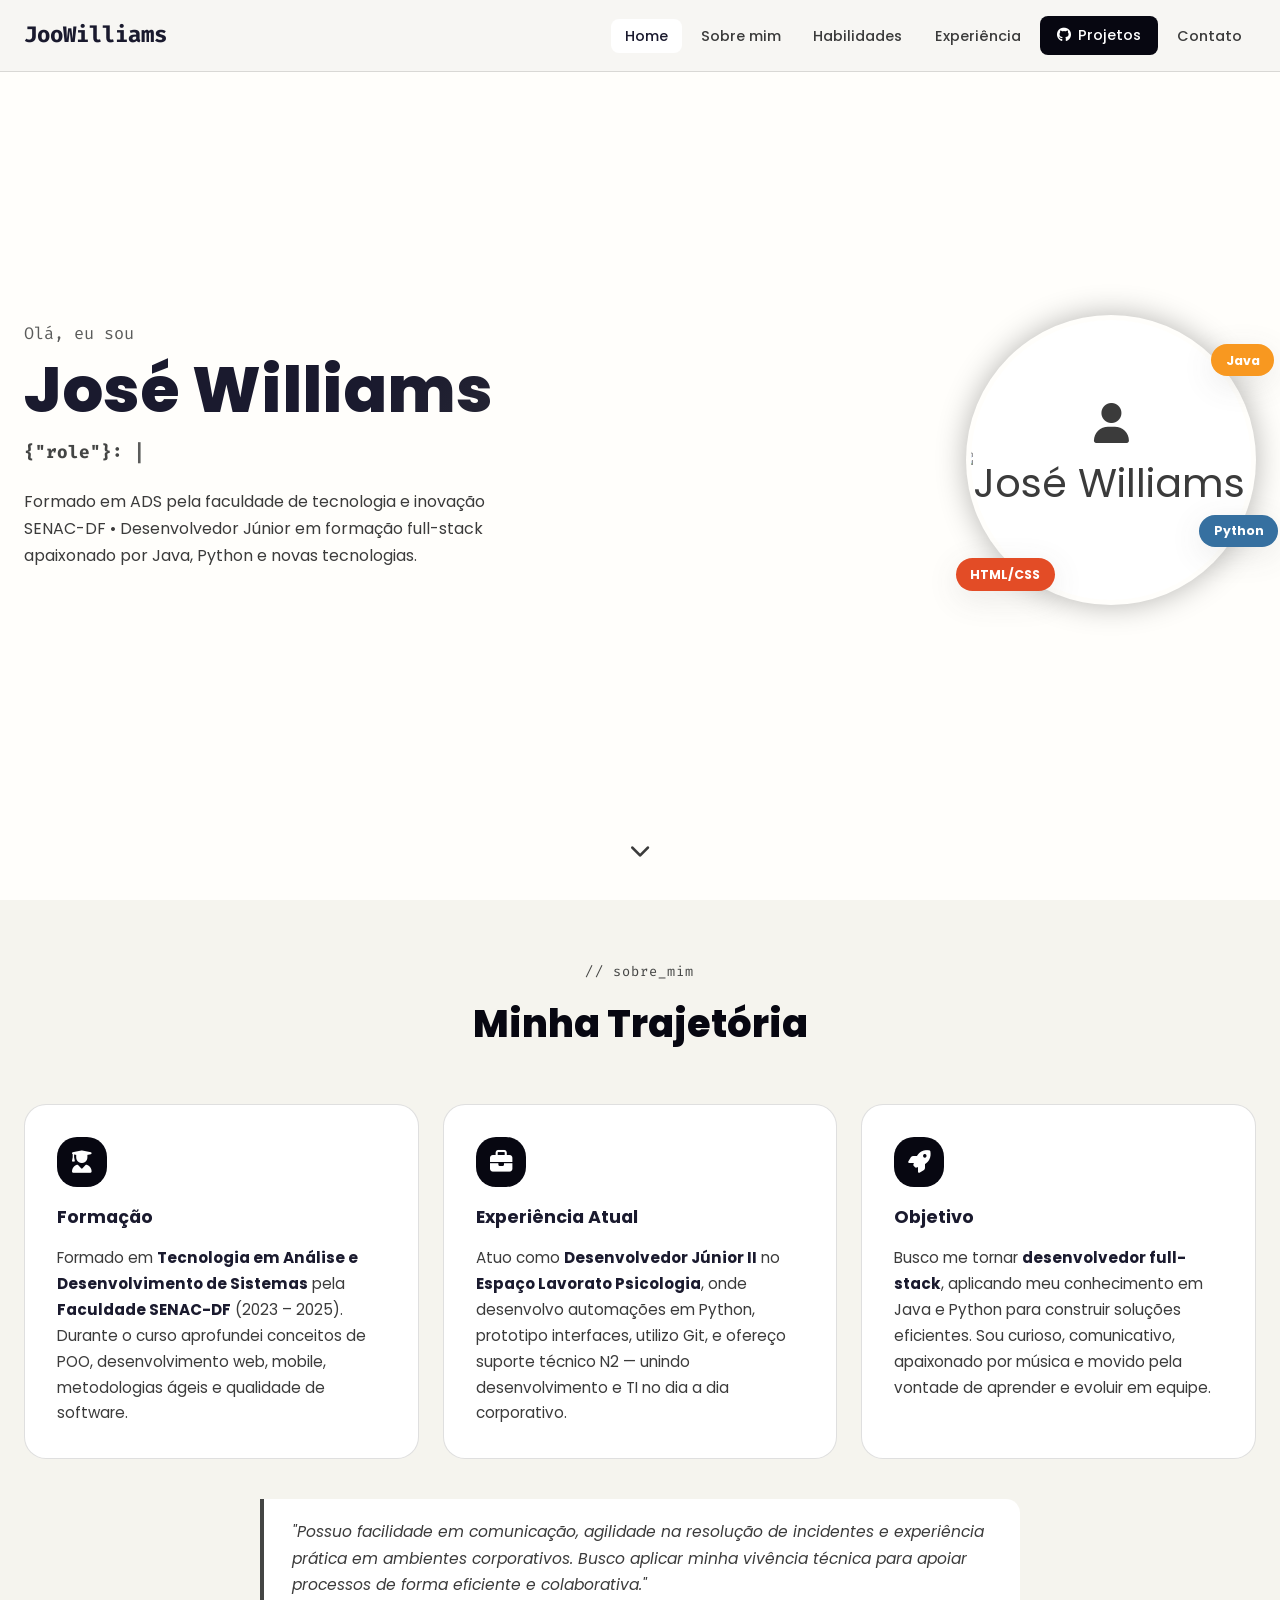
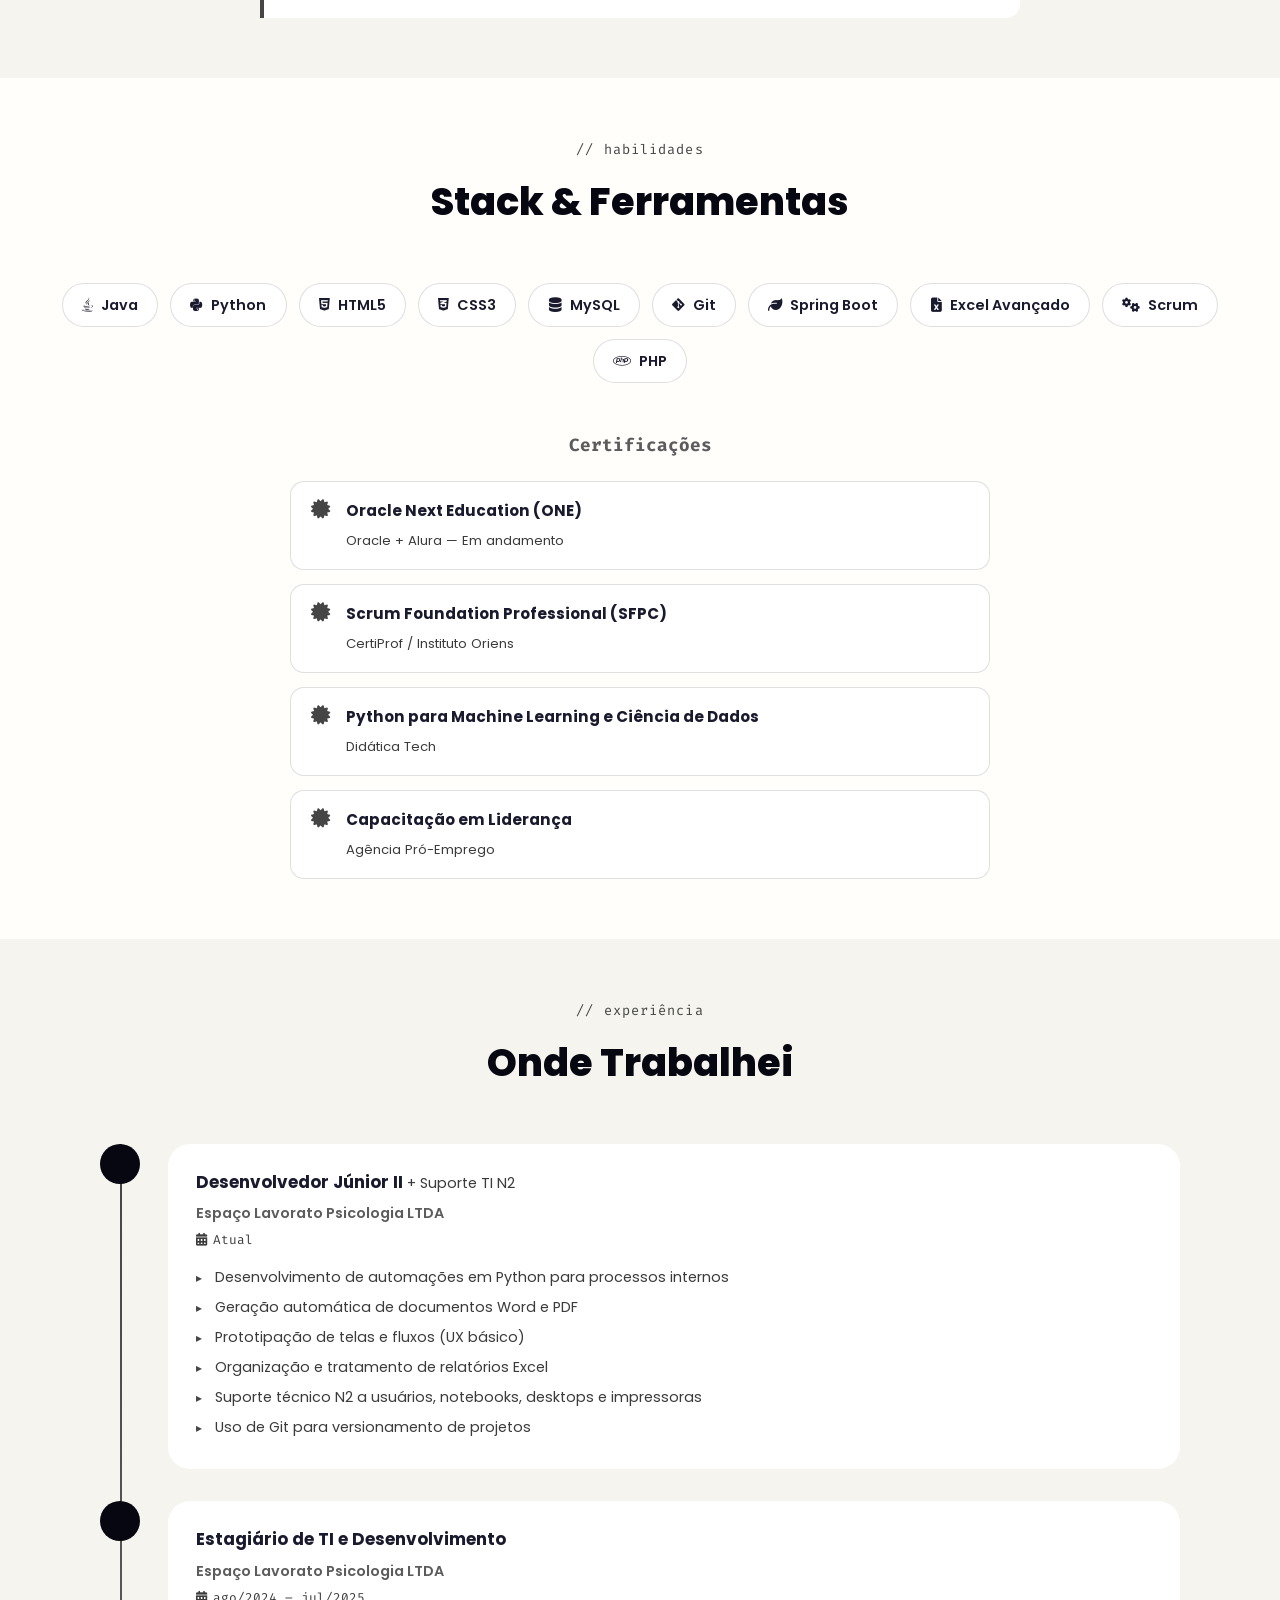
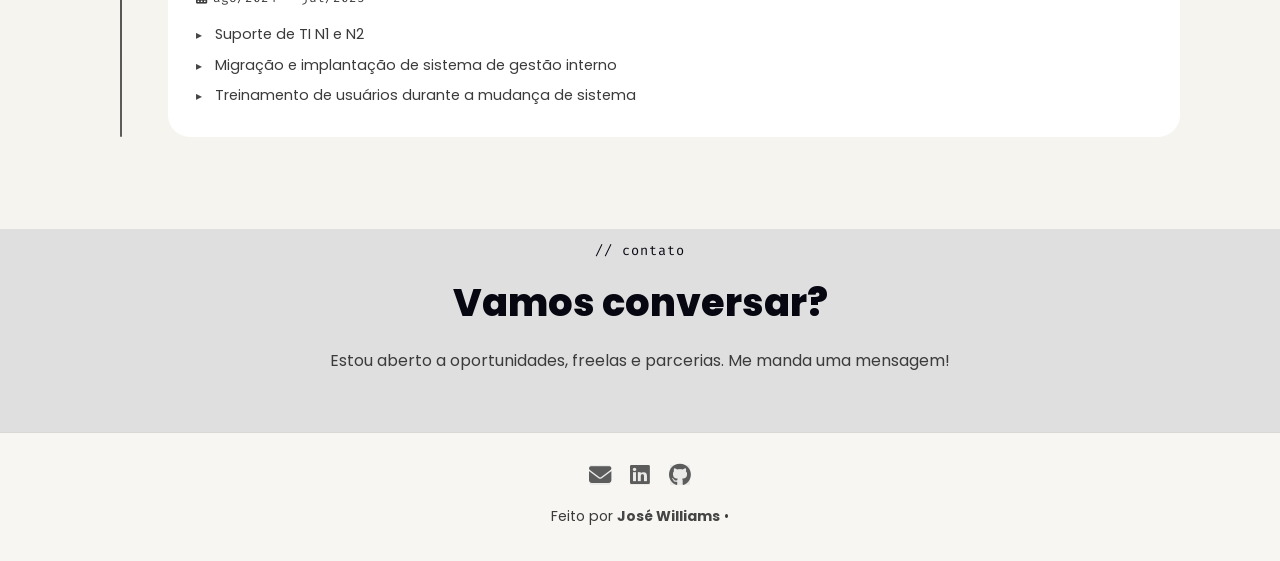
==== commit fd513d7c: "Feat contato e footer" ====
--- a/index.html
+++ b/index.html
@@ -316,12 +316,15 @@
             mensagem!
           </p>
         </div>
-
+      </div>
+    </section>
+
+    <!-- ========== FOOTER ========== -->
+    <footer class="footer">
+      <div class="container">
         <div class="contact__grid">
           <a href="mailto:williamslicar984@gmail.com" class="contact__card">
             <div class="contact__icon"><i class="fas fa-envelope"></i></div>
-            <h4>E-mail</h4>
-            <span>williamslicar984@gmail.com</span>
           </a>
 
           <a
@@ -329,8 +332,6 @@
             target="_blank"
             class="contact__card">
             <div class="contact__icon"><i class="fab fa-linkedin"></i></div>
-            <h4>LinkedIn</h4>
-            <span>José Williams</span>
           </a>
 
           <a
@@ -338,16 +339,9 @@
             target="_blank"
             class="contact__card">
             <div class="contact__icon"><i class="fab fa-github"></i></div>
-            <h4>GitHub</h4>
-            <span>JooWilliams</span>
           </a>
         </div>
-      </div>
-    </section>
-
-    <!-- ========== FOOTER ========== -->
-    <footer class="footer">
-      <div class="container">
+        
         <p>
           Feito por
           <strong>José Williams</strong> •
--- a/css/style.css
+++ b/css/style.css
@@ -8,7 +8,7 @@
   --surface-2:   #f0f1ff;
   --accent:      #444544;
   --accent-2:    #5b5c5b;
-  --accent-grad: linear-gradient(135deg, #000000d5, #5a5a5abb);
+  --accent-grad: #070711;
   --text:        #1a1a2e;
   --text-muted:  #3b3b3b;
   --border:      rgba(80, 80, 80, 0.18);
@@ -39,13 +39,17 @@
 ul { list-style: none; }
 
 .container {
-  max-width: 1100px;
+  max-width: 1300px;
   margin: 0 auto;
   padding: 0 1.5rem;
 }
 
 /* ===== SECTION COMMONS ===== */
-section { padding: 90px 0; }
+#contact{
+  padding: 10px 0;
+}
+
+section { padding: 60px 0; }
 
 .section-header { text-align: center; margin-bottom: 3rem; }
 
@@ -59,7 +63,7 @@
 }
 
 .section-title {
-  font-size: clamp(1.8rem, 4vw, 2.6rem);
+  font-size: clamp(1.8rem, 3vw, 2.6rem);
   font-weight: 800;
   background: var(--accent-grad);
   -webkit-background-clip: text;
@@ -436,7 +440,7 @@
 /* ===== EXPERIENCE ===== */
 .experience { background: var(--bg-2); }
 
-.timeline { max-width: 780px; margin: 0 auto; position: relative; }
+.timeline { max-width: 1080px; margin: 0 auto; position: relative; }
 .timeline::before {
   content: '';
   position: absolute;
@@ -524,47 +528,33 @@
 
 .contact__subtitle {
   color: var(--text-muted);
-  font-size: 1rem;
   margin-top: 0.75rem;
 }
 
 .contact__grid {
   display: flex;
-  flex-wrap: wrap;
-  gap: 1rem;
   justify-content: center;
-  margin-top: 2.5rem;
 }
 
 .contact__card {
   display: flex;
   flex-direction: column;
   align-items: center;
-  gap: 0.5rem;
-  padding: 1.75rem 1.5rem;
-  background: #ffffff;
-  border-radius: var(--radius-lg);
-  min-width: 170px;
+  min-width: 40px;
   transition: var(--transition);
   text-align: center;
-  box-shadow: 0 2px 6px #07071118;
-}
-.contact__card:hover {
-  background: #f0fafd;
-  border-color: var(--accent-2);
-  transform: translateY(-5px);
 }
 
 .contact__icon {
-  width: 50px;
-  height: 50px;
-  border-radius: 14px;
+  width: 20px;
+  height: 20px;
   background: rgba(120, 132, 134, 0.1);
   display: flex;
   align-items: center;
   justify-content: center;
   font-size: 1.4rem;
   color: var(--accent-2);
+  margin-bottom: 20px;
 }
 .contact__card h4 { font-size: 0.9rem; font-weight: 700; }
 .contact__card span { font-size: 0.82rem; color: var(--text-muted); }
@@ -579,6 +569,7 @@
   color: var(--text-muted);
   font-size: 0.88rem;
   border-top: 1px solid var(--border);
+  display: flex;
 }
 
 .footer strong { color: var(--accent); }
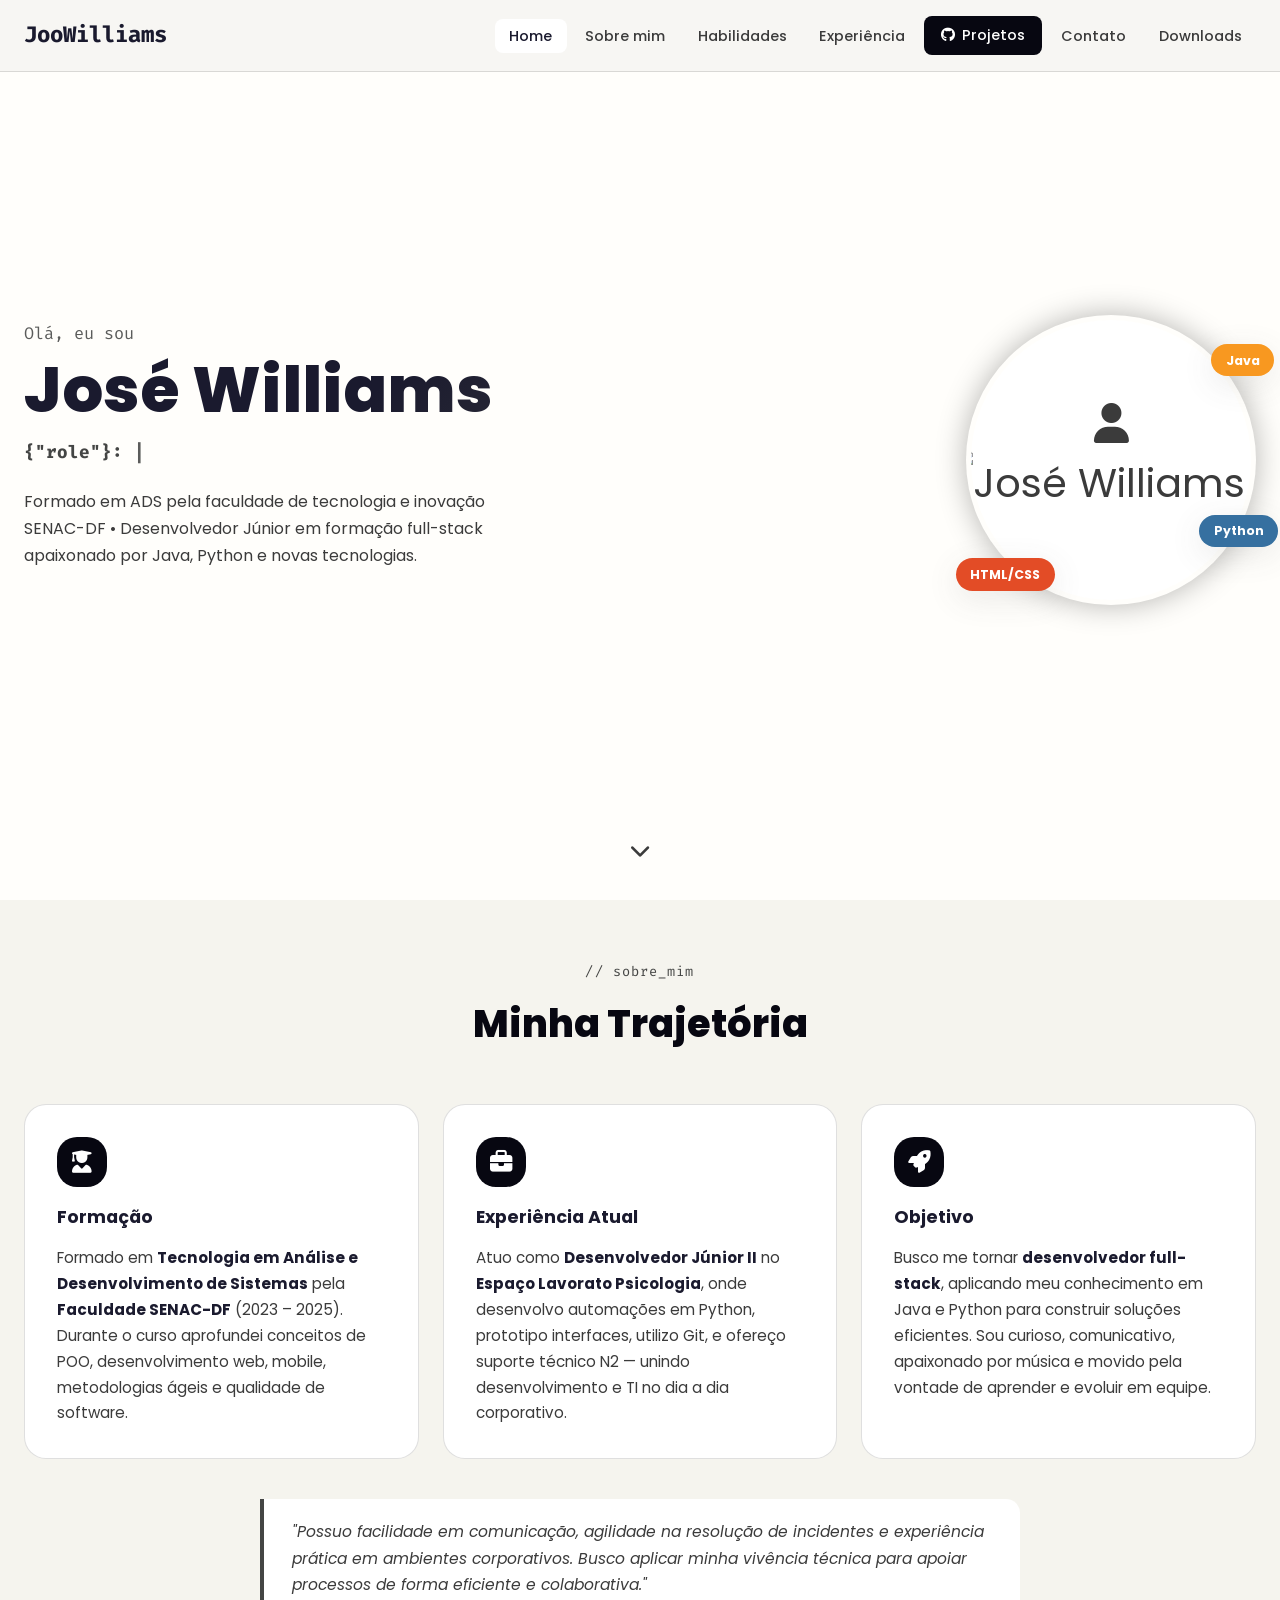
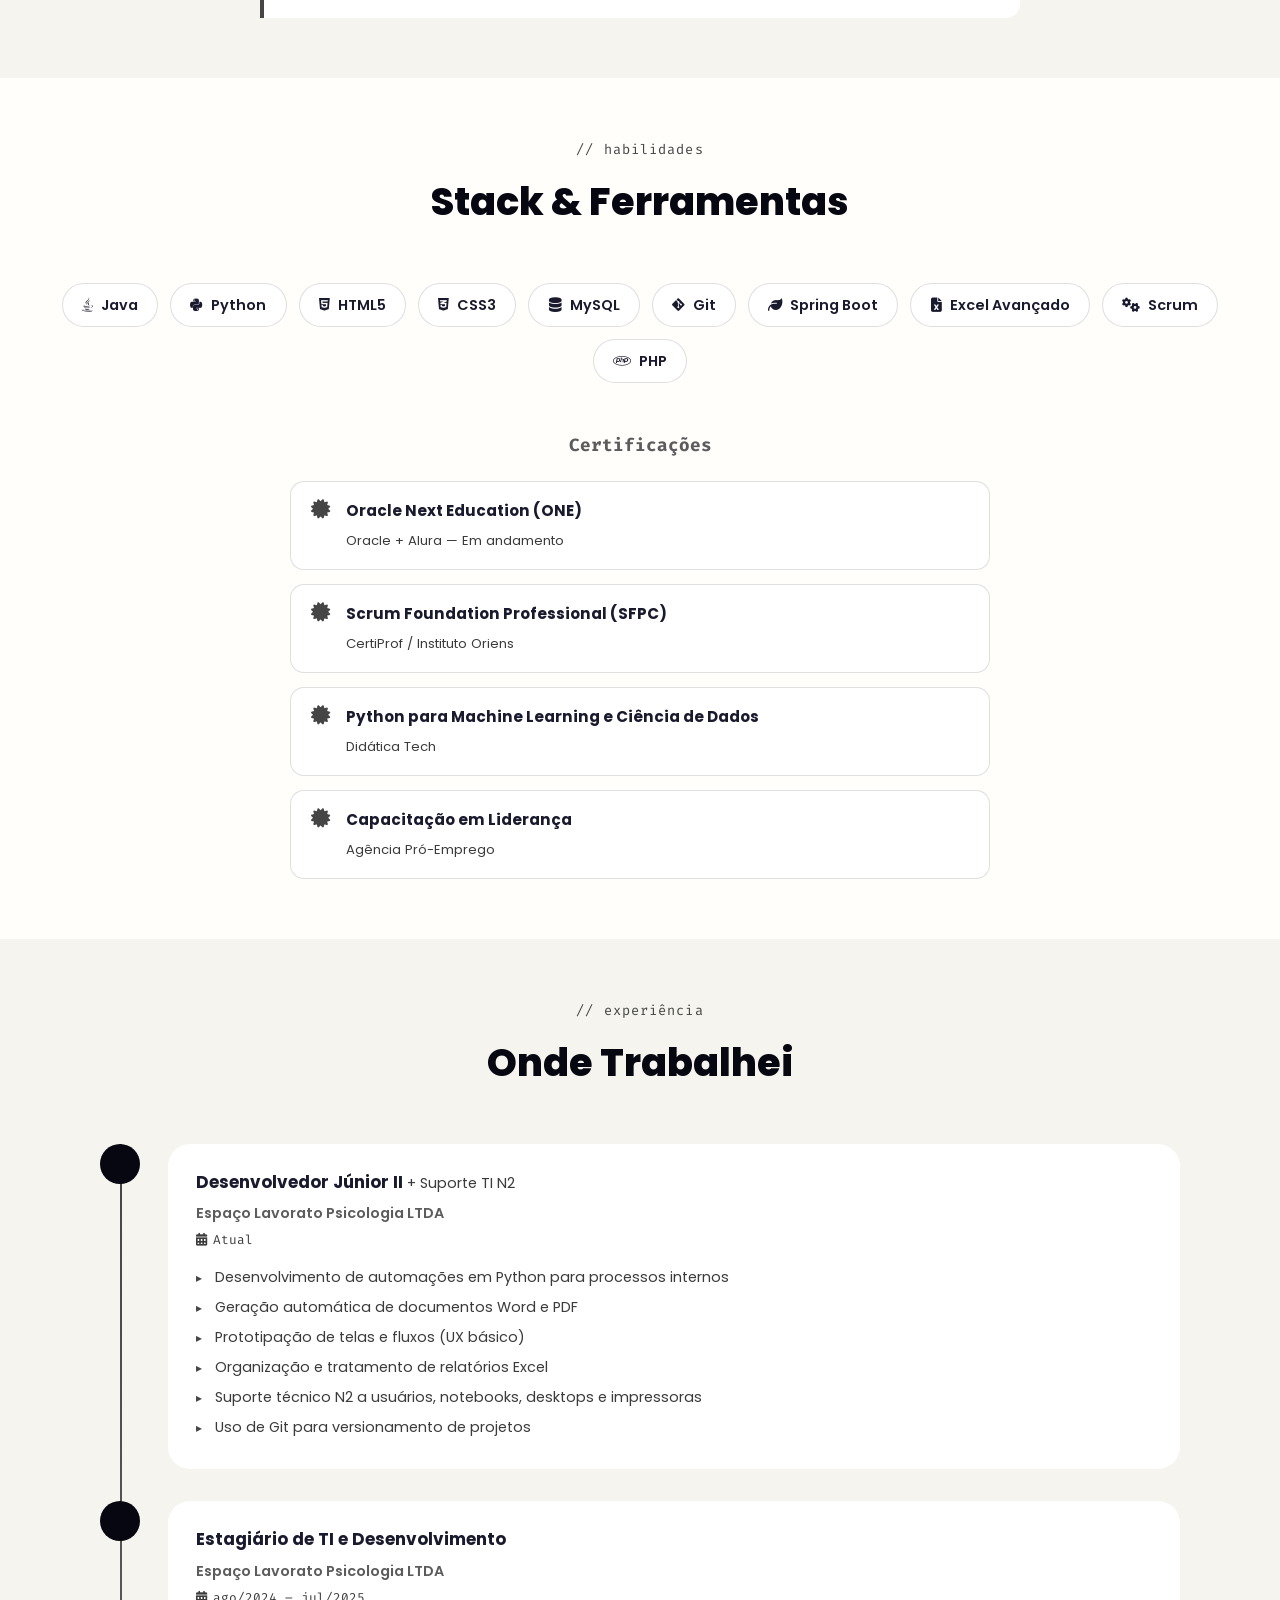
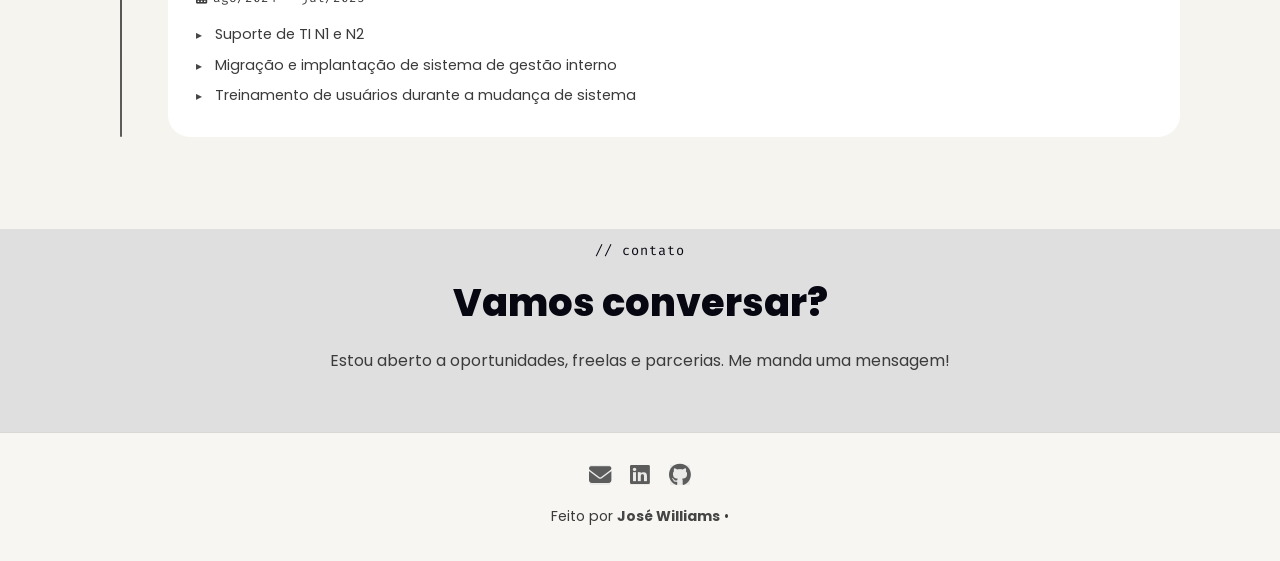
==== commit 5ddd480c: "feat: página linka com a nova aba de downloads" ====
--- a/index.html
+++ b/index.html
@@ -45,6 +45,7 @@
             </a>
           </li>
           <li><a href="#contact" class="nav__link">Contato</a></li>
+          <li><a href="downloads.html" class="nav__link">Downloads</a></li>
         </ul>
 
         <button class="nav__toggle" id="navToggle" aria-label="Abrir menu">
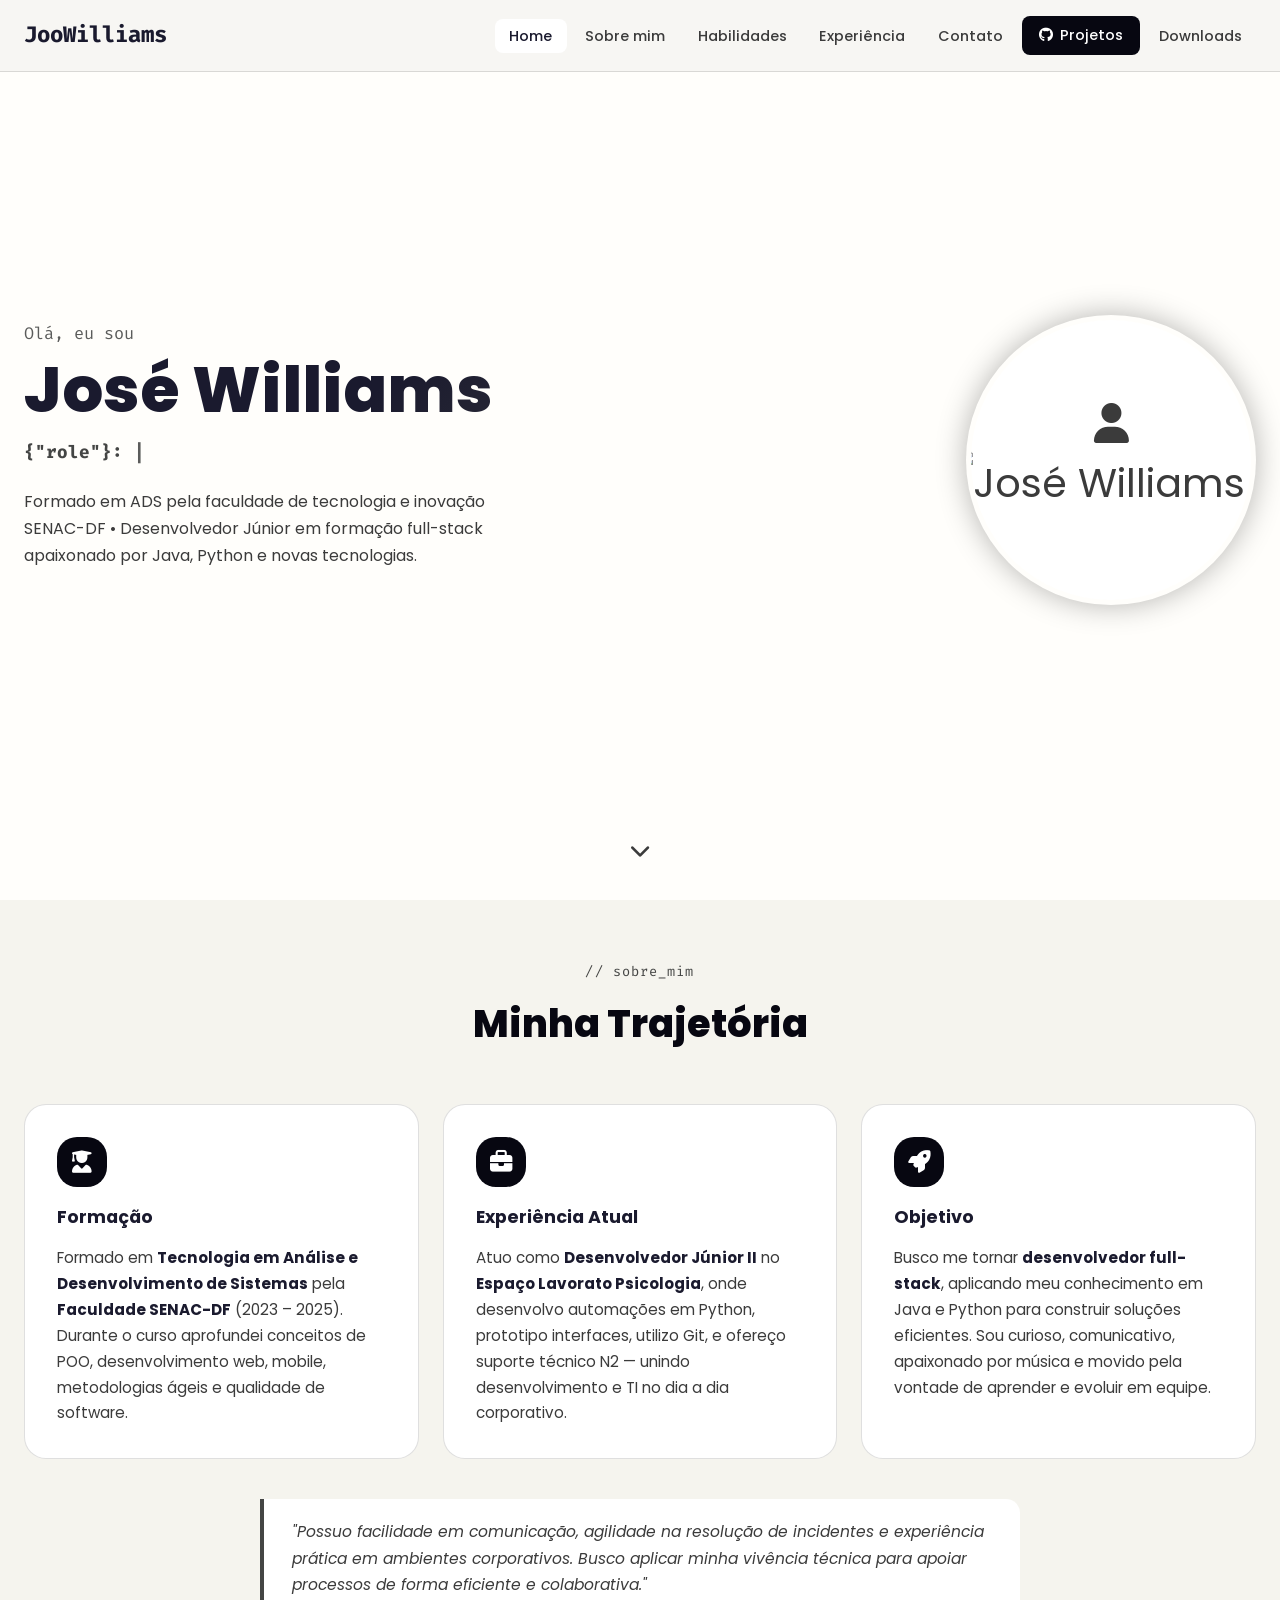
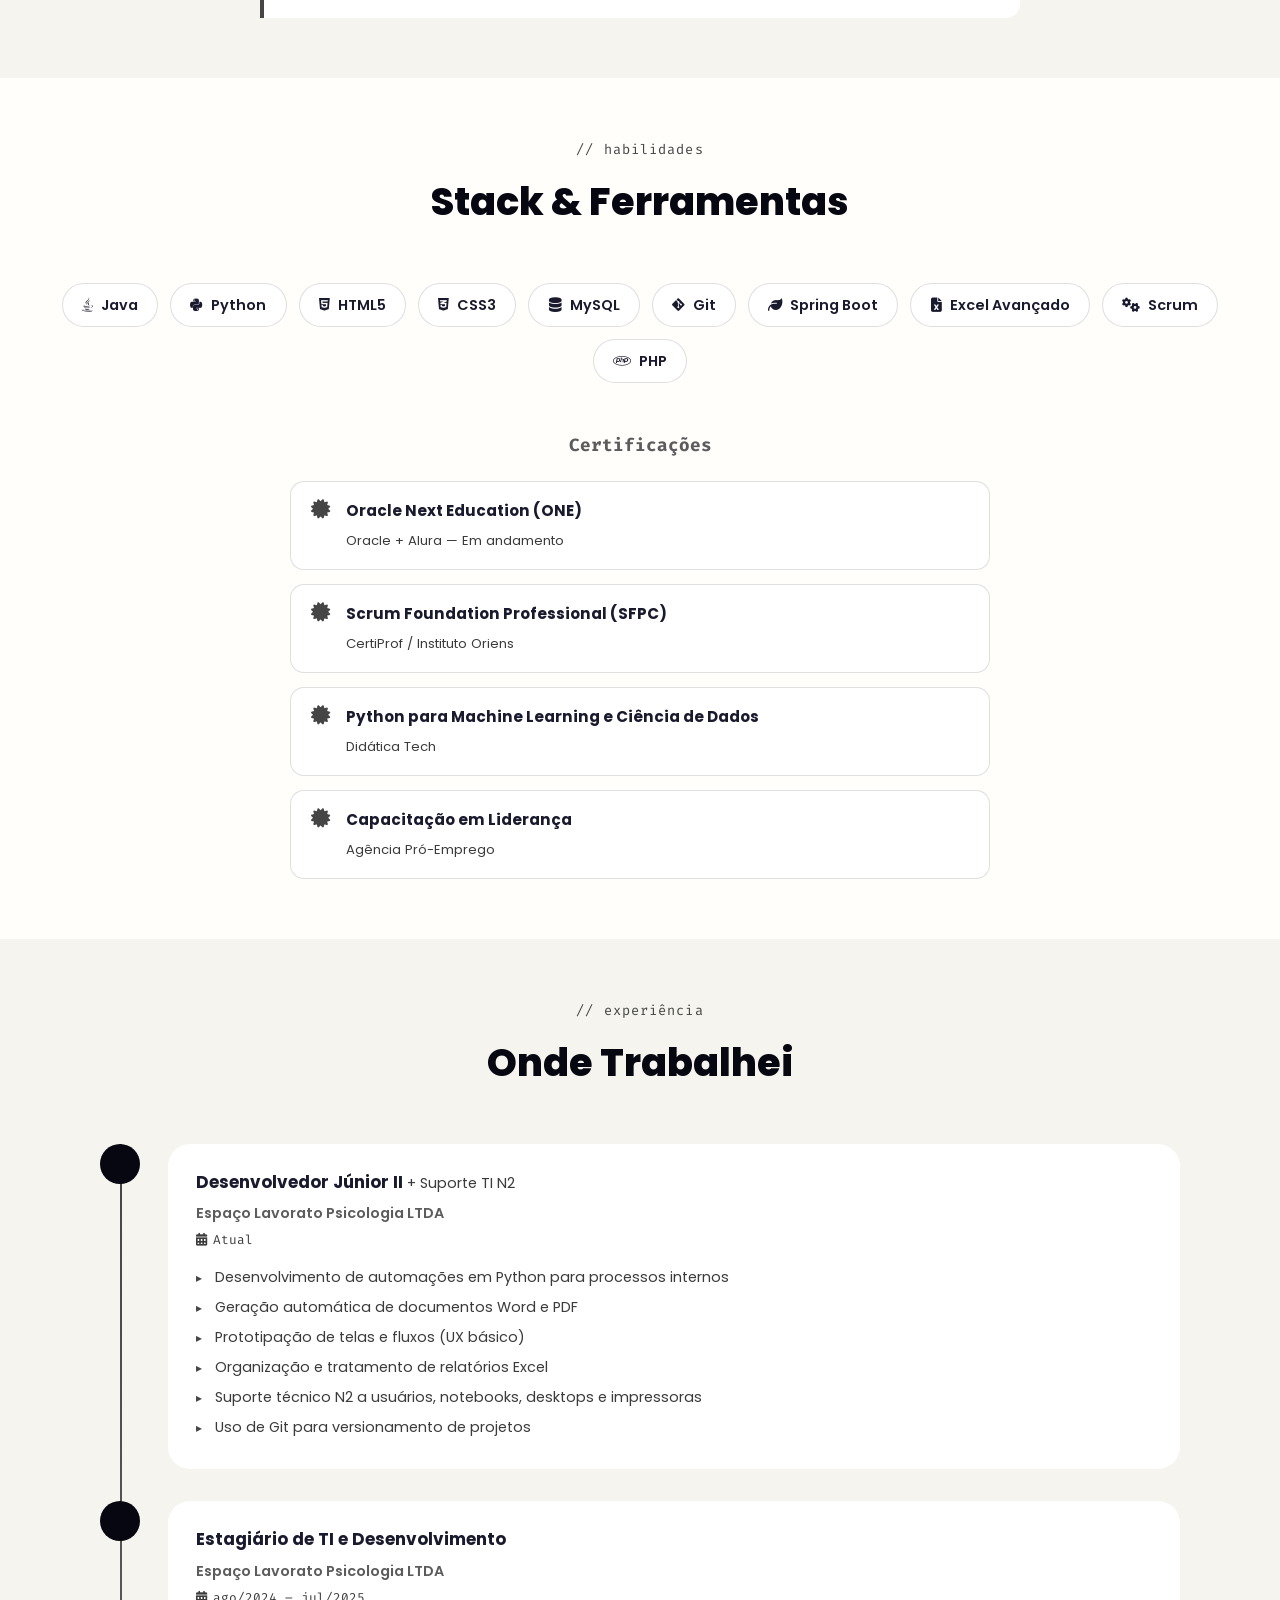
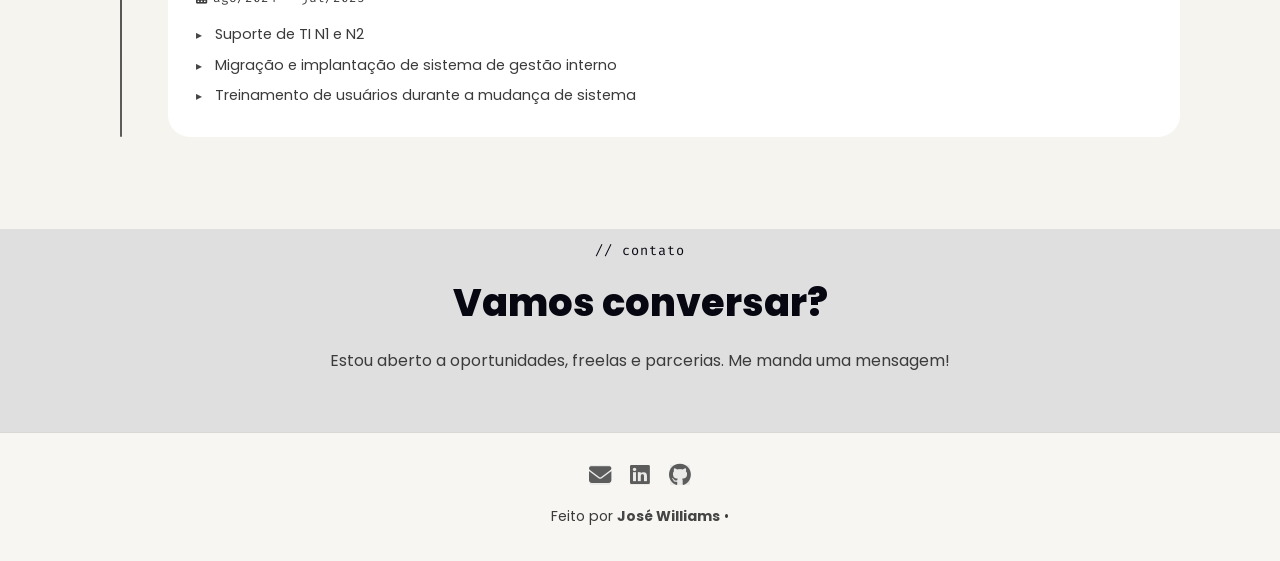
==== commit 89f6accf: "Modificando menu e perfil" ====
--- a/index.html
+++ b/index.html
@@ -36,6 +36,7 @@
           <li><a href="#about" class="nav__link">Sobre mim</a></li>
           <li><a href="#skills" class="nav__link">Habilidades</a></li>
           <li><a href="#experience" class="nav__link">Experiência</a></li>
+          <li><a href="#contact" class="nav__link">Contato</a></li>
           <li>
             <a
               href="projects.html"
@@ -44,7 +45,6 @@
               <i class="fab fa-github"></i> Projetos
             </a>
           </li>
-          <li><a href="#contact" class="nav__link">Contato</a></li>
           <li><a href="downloads.html" class="nav__link">Downloads</a></li>
         </ul>
 
@@ -99,9 +99,9 @@
               </span>
             </div>
           </div>
-          <div class="hero__photo-badge badge--java">Java</div>
+          <!-- <div class="hero__photo-badge badge--java">Java</div>
           <div class="hero__photo-badge badge--python">Python</div>
-          <div class="hero__photo-badge badge--html">HTML/CSS</div>
+          <div class="hero__photo-badge badge--html">HTML/CSS</div> -->
         </div>
       </div>
 
